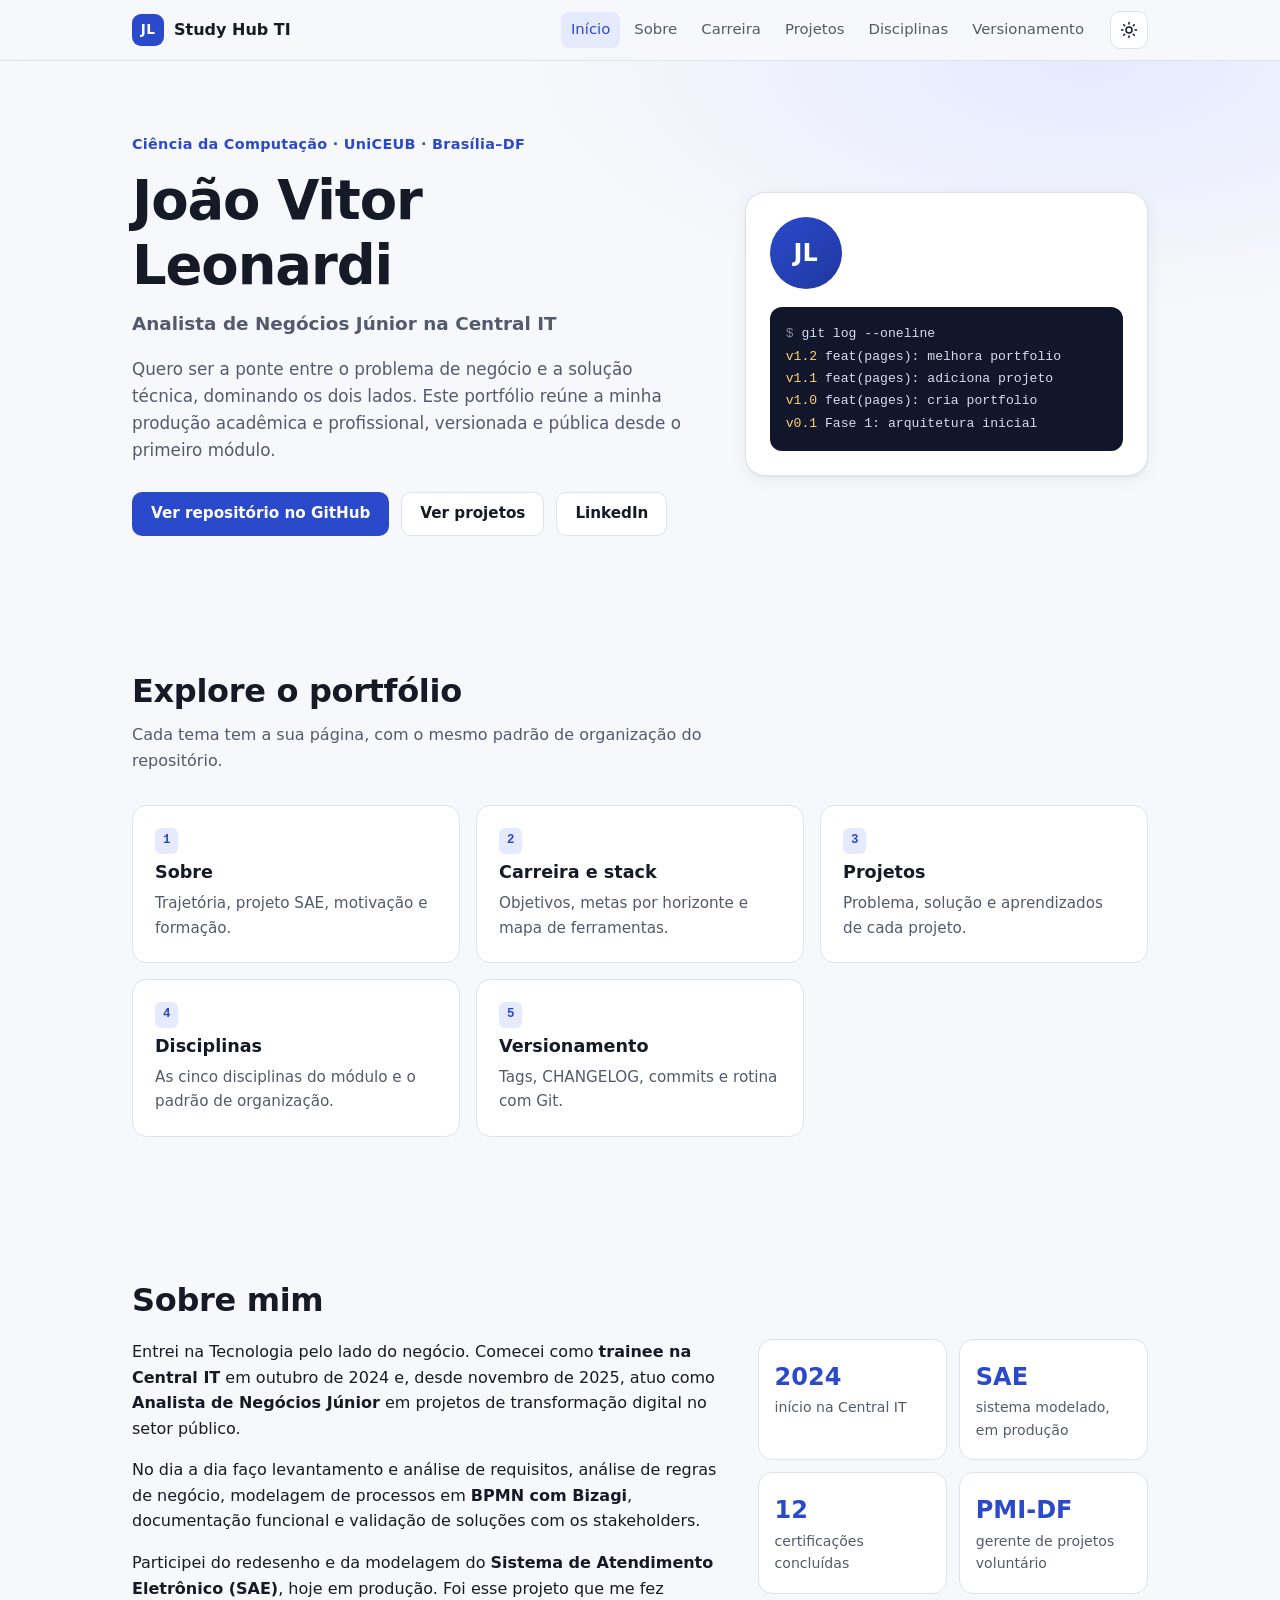
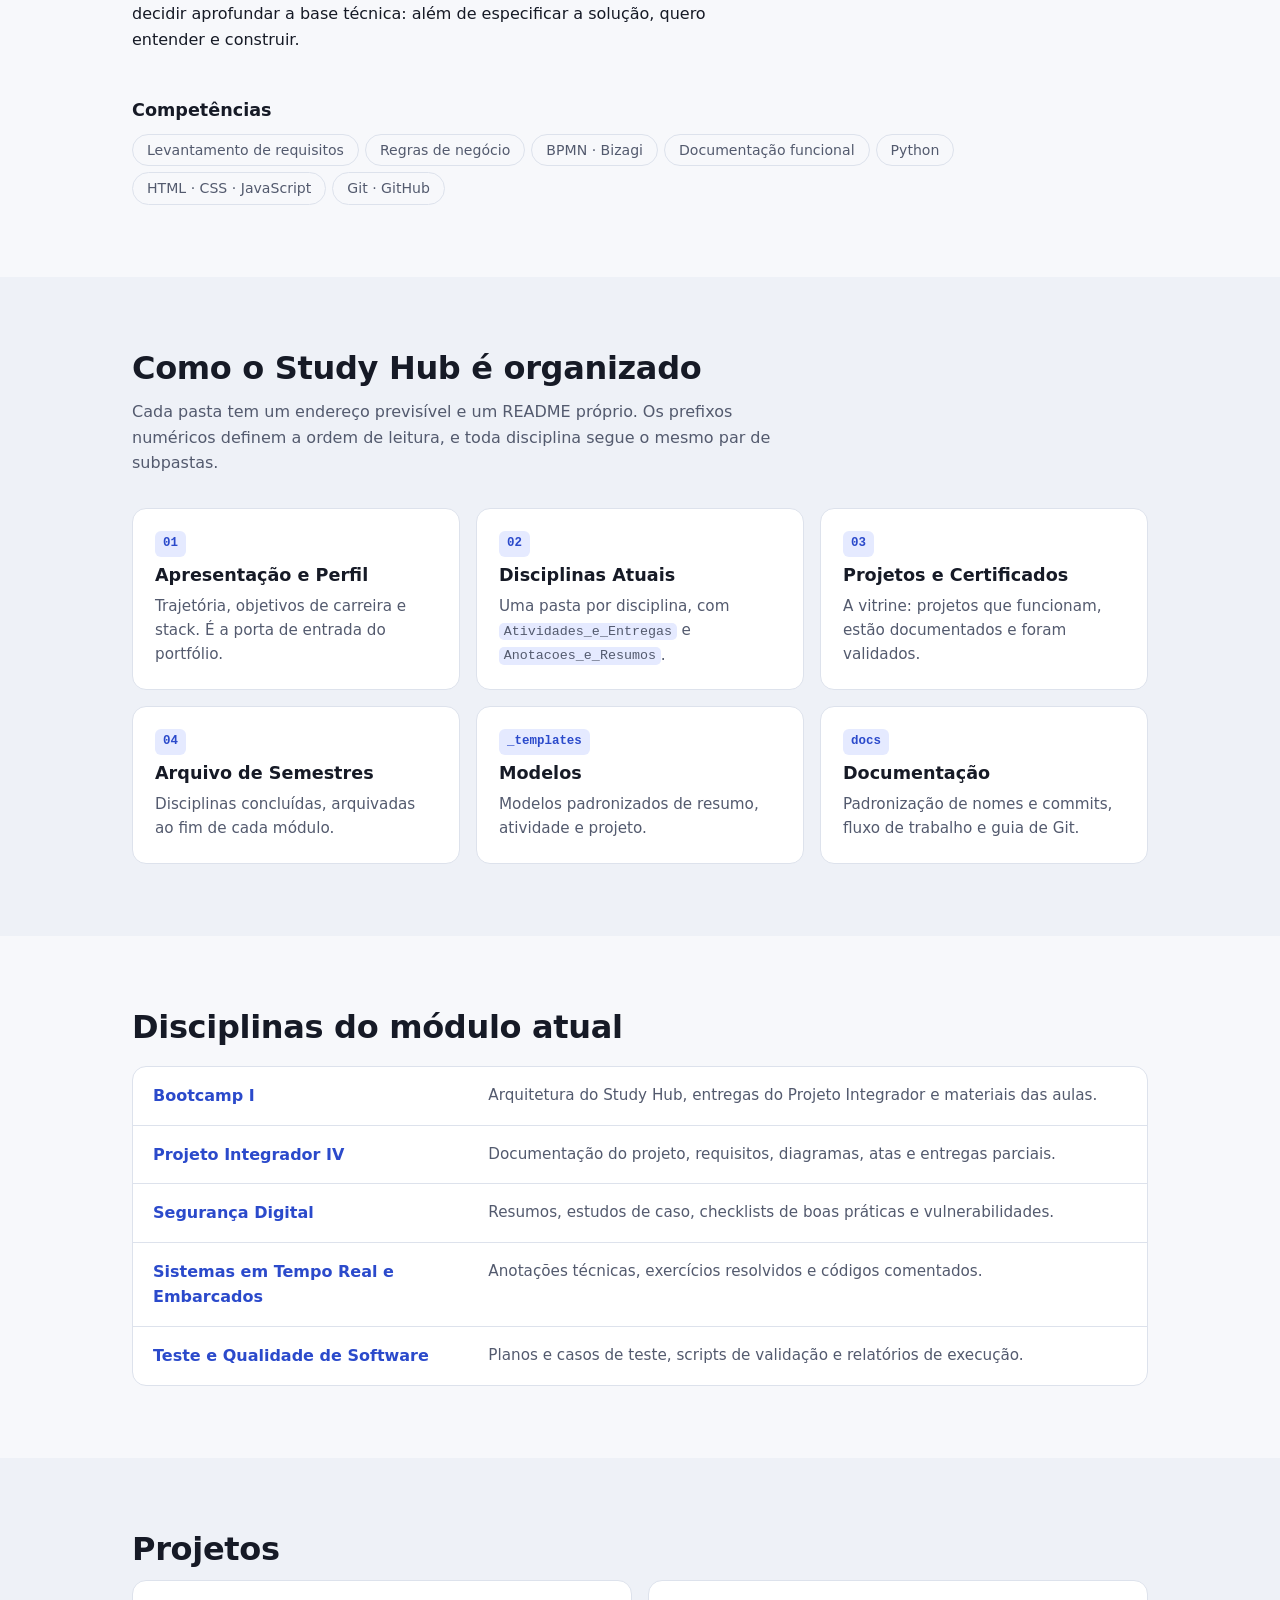
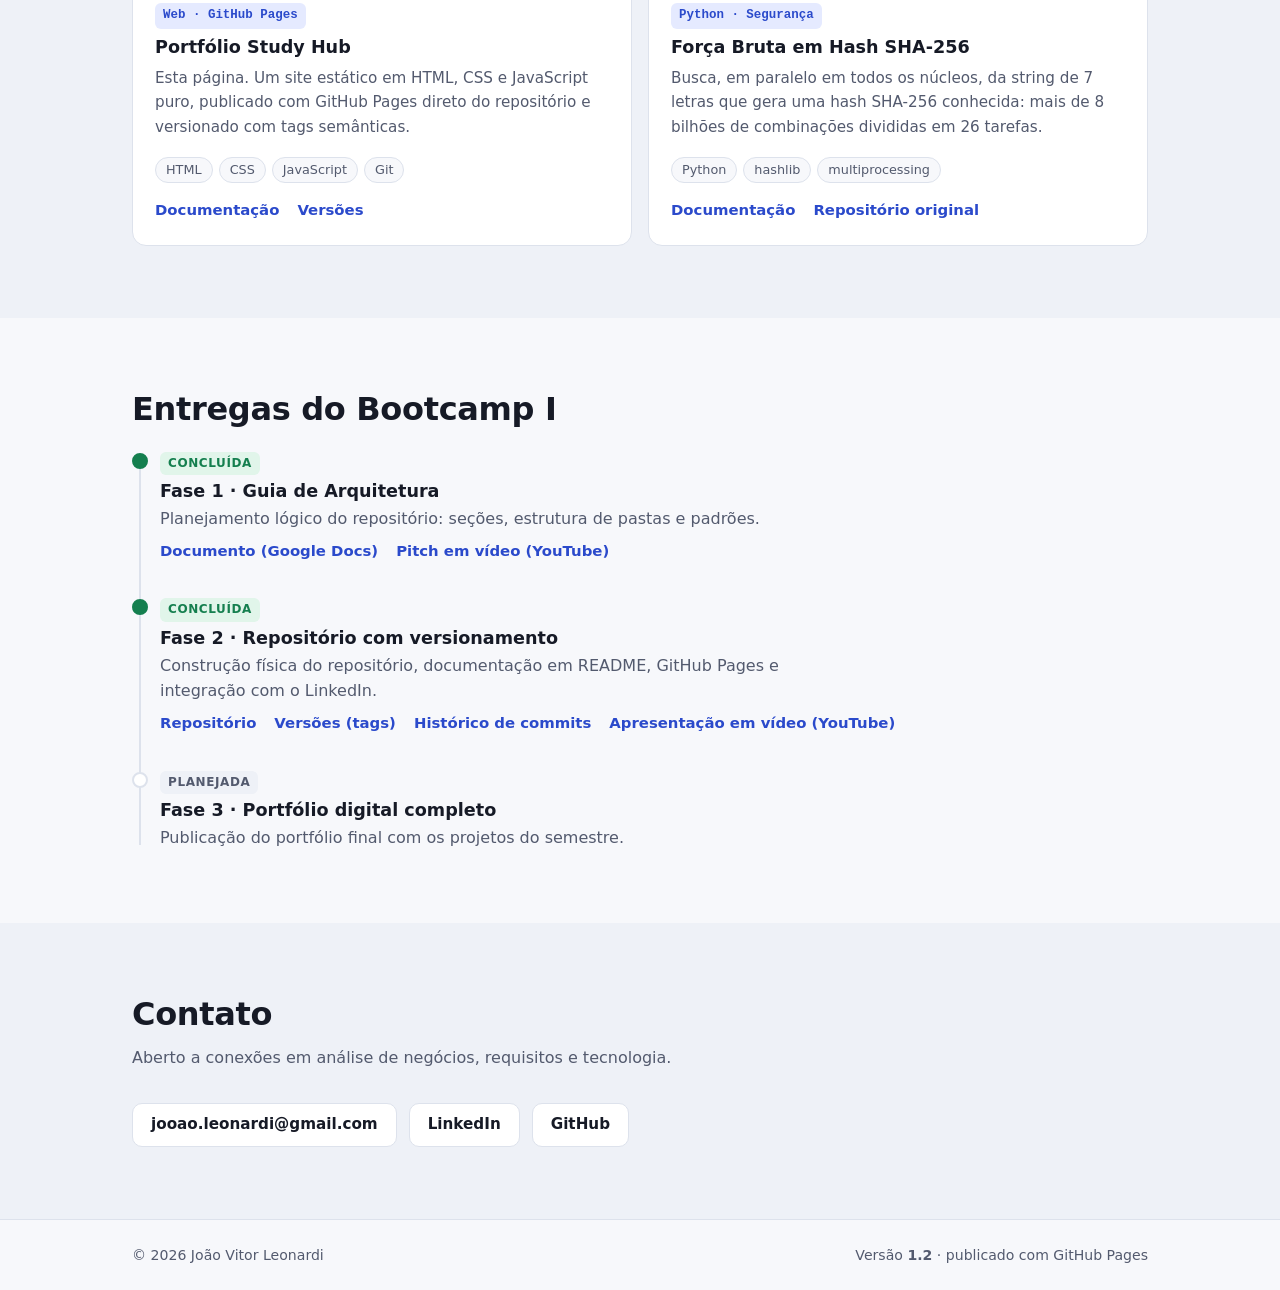
==== index.html @ a213d29a "feat(pages): pagina de versionamento Co-Authored-By: Claude Sonnet 5.5 <noreply@anthropic.com> Claud" ====
<!doctype html>
<html lang="pt-BR">
<head>
  <meta charset="utf-8">
  <meta name="viewport" content="width=device-width, initial-scale=1">
  <title>João Vitor Leonardi · Study Hub TI</title>
  <meta name="description" content="Portfólio acadêmico e profissional de João Vitor Leonardi: Ciência da Computação no UniCEUB, análise de negócios e projetos práticos versionados no GitHub.">
  <meta property="og:title" content="João Vitor Leonardi · Study Hub TI">
  <meta property="og:description" content="Portfólio acadêmico e profissional versionado no GitHub.">
  <meta name="theme-color" content="#2b4acb">
  <meta property="og:type" content="website">
  <meta property="og:locale" content="pt_BR">
  <meta name="twitter:card" content="summary">
  <meta property="og:url" content="https://jooaoleonardi.github.io/Meu_Study_Hub_TI/">
  <link rel="icon" href="data:image/svg+xml,%3Csvg xmlns='http://www.w3.org/2000/svg' viewBox='0 0 64 64'%3E%3Crect width='64' height='64' rx='14' fill='%232b4acb'/%3E%3Ctext x='32' y='42' font-family='Arial,sans-serif' font-size='28' font-weight='700' fill='white' text-anchor='middle'%3EJL%3C/text%3E%3C/svg%3E">
  <link rel="stylesheet" href="assets/css/style.css">
  <script type="application/ld+json">
  {"@context":"https://schema.org","@type":"Person","name":"João Vitor Leonardi","jobTitle":"Analista de Negócios Júnior","worksFor":{"@type":"Organization","name":"Central IT"},"alumniOf":"UniCEUB","url":"https://jooaoleonardi.github.io/Meu_Study_Hub_TI/","sameAs":["https://github.com/jooaoleonardi","https://www.linkedin.com/in/jooaoleonardi"]}
  </script>
</head>
<body>
  <div class="progress" id="progress" aria-hidden="true"></div>
  <a class="skip-link" href="#conteudo">Pular para o conteúdo</a>

  <header class="site-header">
    <div class="container header-inner">
      <a class="brand" href="index.html" aria-label="Início">
        <span class="brand-mark">JL</span>
        <span class="brand-name">Study Hub TI</span>
      </a>
      <nav class="site-nav" id="site-nav" aria-label="Páginas">
        <a href="index.html">Início</a>
        <a href="sobre.html">Sobre</a>
        <a href="carreira.html">Carreira</a>
        <a href="projetos.html">Projetos</a>
        <a href="disciplinas.html">Disciplinas</a>
        <a href="versionamento.html">Versionamento</a>
      </nav>
      <div class="header-actions">
        <button class="icon-btn" id="theme-toggle" type="button" aria-label="Alternar tema claro/escuro">
          <svg class="icon-sun" viewBox="0 0 24 24" aria-hidden="true"><circle cx="12" cy="12" r="4"/><path d="M12 2v2M12 20v2M4.9 4.9l1.4 1.4M17.7 17.7l1.4 1.4M2 12h2M20 12h2M4.9 19.1l1.4-1.4M17.7 6.3l1.4-1.4"/></svg>
          <svg class="icon-moon" viewBox="0 0 24 24" aria-hidden="true"><path d="M21 12.8A9 9 0 1 1 11.2 3a7 7 0 0 0 9.8 9.8z"/></svg>
        </button>
        <button class="icon-btn menu-btn" id="menu-toggle" type="button" aria-label="Abrir menu" aria-expanded="false" aria-controls="site-nav">
          <svg viewBox="0 0 24 24" aria-hidden="true"><path d="M4 7h16M4 12h16M4 17h16"/></svg>
        </button>
      </div>
    </div>
  </header>

  <main id="conteudo">
    <!-- Hero -->
    <section class="hero" id="topo">
      <div class="container hero-inner">
        <div class="hero-text">
          <p class="eyebrow">Ciência da Computação · UniCEUB · Brasília–DF</p>
          <h1>João Vitor Leonardi</h1>
          <p class="hero-role">Analista de Negócios Júnior na Central IT</p>
          <p class="hero-lead">
            Quero ser a ponte entre o problema de negócio e a solução técnica,
            dominando os dois lados. Este portfólio reúne a minha produção acadêmica
            e profissional, versionada e pública desde o primeiro módulo.
          </p>
          <div class="hero-cta">
            <a class="btn btn-primary" href="https://github.com/jooaoleonardi/Meu_Study_Hub_TI" target="_blank" rel="noopener">Ver repositório no GitHub</a>
            <a class="btn btn-ghost" href="#projetos">Ver projetos</a>
            <a class="btn btn-ghost" href="https://www.linkedin.com/in/jooaoleonardi" target="_blank" rel="noopener">LinkedIn</a>
          </div>
        </div>
        <div class="hero-card" aria-hidden="true">
          <div class="avatar">JL</div>
          <pre class="terminal"><span class="t-dim">$</span> git log --oneline
<span class="t-acc">v1.2</span> feat(pages): melhora portfolio
<span class="t-acc">v1.1</span> feat(pages): adiciona projeto
<span class="t-acc">v1.0</span> feat(pages): cria portfolio
<span class="t-acc">v0.1</span> Fase 1: arquitetura inicial</pre>
        </div>
      </div>
    </section>

    <!-- explore:start -->
    <section class="section" id="explorar">
      <div class="container">
        <h2 class="section-title">Explore o portfólio</h2>
        <p class="section-lead">Cada tema tem a sua página, com o mesmo padrão de organização do repositório.</p>
        <div class="cards cards-3">
          <a class="card card-link" href="sobre.html"><span class="card-tag">1</span><h3>Sobre</h3><p>Trajetória, projeto SAE, motivação e formação.</p></a>
          <a class="card card-link" href="carreira.html"><span class="card-tag">2</span><h3>Carreira e stack</h3><p>Objetivos, metas por horizonte e mapa de ferramentas.</p></a>
          <a class="card card-link" href="projetos.html"><span class="card-tag">3</span><h3>Projetos</h3><p>Problema, solução e aprendizados de cada projeto.</p></a>
          <a class="card card-link" href="disciplinas.html"><span class="card-tag">4</span><h3>Disciplinas</h3><p>As cinco disciplinas do módulo e o padrão de organização.</p></a>
          <a class="card card-link" href="versionamento.html"><span class="card-tag">5</span><h3>Versionamento</h3><p>Tags, CHANGELOG, commits e rotina com Git.</p></a>
        </div>
      </div>
    </section>
    <!-- explore:end -->

    <!-- Sobre -->
    <section class="section" id="sobre">
      <div class="container">
        <h2 class="section-title">Sobre mim</h2>
        <div class="about-grid">
          <div class="prose">
            <p>
              Entrei na Tecnologia pelo lado do negócio. Comecei como <strong>trainee na
              Central IT</strong> em outubro de 2024 e, desde novembro de 2025, atuo como
              <strong>Analista de Negócios Júnior</strong> em projetos de transformação digital
              no setor público.
            </p>
            <p>
              No dia a dia faço levantamento e análise de requisitos, análise de regras de
              negócio, modelagem de processos em <strong>BPMN com Bizagi</strong>, documentação
              funcional e validação de soluções com os stakeholders.
            </p>
            <p>
              Participei do redesenho e da modelagem do <strong>Sistema de Atendimento
              Eletrônico (SAE)</strong>, hoje em produção. Foi esse projeto que me fez decidir
              aprofundar a base técnica: além de especificar a solução, quero entender e construir.
            </p>
          </div>
          <ul class="stats">
            <li><span class="stat-value">2024</span><span class="stat-label">início na Central IT</span></li>
            <li><span class="stat-value">SAE</span><span class="stat-label">sistema modelado, em produção</span></li>
            <li><span class="stat-value">12</span><span class="stat-label">certificações concluídas</span></li>
            <li><span class="stat-value">PMI-DF</span><span class="stat-label">gerente de projetos voluntário</span></li>
          </ul>
        </div>
        <h3 class="subtitle">Competências</h3>
        <ul class="chips chips-lg">
          <li>Levantamento de requisitos</li><li>Regras de negócio</li><li>BPMN · Bizagi</li>
          <li>Documentação funcional</li><li>Python</li><li>HTML · CSS · JavaScript</li><li>Git · GitHub</li>
        </ul>
      </div>
    </section>

    <!-- Study Hub -->
    <section class="section section-alt" id="study-hub">
      <div class="container">
        <h2 class="section-title">Como o Study Hub é organizado</h2>
        <p class="section-lead">
          Cada pasta tem um endereço previsível e um README próprio. Os prefixos numéricos
          definem a ordem de leitura, e toda disciplina segue o mesmo par de subpastas.
        </p>
        <div class="cards cards-3">
          <a class="card card-link" href="https://github.com/jooaoleonardi/Meu_Study_Hub_TI/tree/main/01_Apresentacao_e_Perfil" target="_blank" rel="noopener">
            <span class="card-tag">01</span>
            <h3>Apresentação e Perfil</h3>
            <p>Trajetória, objetivos de carreira e stack. É a porta de entrada do portfólio.</p>
          </a>
          <a class="card card-link" href="https://github.com/jooaoleonardi/Meu_Study_Hub_TI/tree/main/02_Disciplinas_Atuais" target="_blank" rel="noopener">
            <span class="card-tag">02</span>
            <h3>Disciplinas Atuais</h3>
            <p>Uma pasta por disciplina, com <code>Atividades_e_Entregas</code> e <code>Anotacoes_e_Resumos</code>.</p>
          </a>
          <a class="card card-link" href="https://github.com/jooaoleonardi/Meu_Study_Hub_TI/tree/main/03_Projetos_e_Certificados" target="_blank" rel="noopener">
            <span class="card-tag">03</span>
            <h3>Projetos e Certificados</h3>
            <p>A vitrine: projetos que funcionam, estão documentados e foram validados.</p>
          </a>
          <a class="card card-link" href="https://github.com/jooaoleonardi/Meu_Study_Hub_TI/tree/main/04_Arquivo_Semestres_Anteriores" target="_blank" rel="noopener">
            <span class="card-tag">04</span>
            <h3>Arquivo de Semestres</h3>
            <p>Disciplinas concluídas, arquivadas ao fim de cada módulo.</p>
          </a>
          <a class="card card-link" href="https://github.com/jooaoleonardi/Meu_Study_Hub_TI/tree/main/_templates" target="_blank" rel="noopener">
            <span class="card-tag">_templates</span>
            <h3>Modelos</h3>
            <p>Modelos padronizados de resumo, atividade e projeto.</p>
          </a>
          <a class="card card-link" href="https://github.com/jooaoleonardi/Meu_Study_Hub_TI/tree/main/docs" target="_blank" rel="noopener">
            <span class="card-tag">docs</span>
            <h3>Documentação</h3>
            <p>Padronização de nomes e commits, fluxo de trabalho e guia de Git.</p>
          </a>
        </div>
      </div>
    </section>

    <!-- Disciplinas -->
    <section class="section" id="disciplinas">
      <div class="container">
        <h2 class="section-title">Disciplinas do módulo atual</h2>
        <ul class="list-rows">
          <li>
            <a href="https://github.com/jooaoleonardi/Meu_Study_Hub_TI/tree/main/02_Disciplinas_Atuais/Bootcamp_I" target="_blank" rel="noopener">Bootcamp I</a>
            <span>Arquitetura do Study Hub, entregas do Projeto Integrador e materiais das aulas.</span>
          </li>
          <li>
            <a href="https://github.com/jooaoleonardi/Meu_Study_Hub_TI/tree/main/02_Disciplinas_Atuais/Projeto_Integrador_IV" target="_blank" rel="noopener">Projeto Integrador IV</a>
            <span>Documentação do projeto, requisitos, diagramas, atas e entregas parciais.</span>
          </li>
          <li>
            <a href="https://github.com/jooaoleonardi/Meu_Study_Hub_TI/tree/main/02_Disciplinas_Atuais/Seguranca_Digital" target="_blank" rel="noopener">Segurança Digital</a>
            <span>Resumos, estudos de caso, checklists de boas práticas e vulnerabilidades.</span>
          </li>
          <li>
            <a href="https://github.com/jooaoleonardi/Meu_Study_Hub_TI/tree/main/02_Disciplinas_Atuais/Sistemas_Tempo_Real_e_Embarcados" target="_blank" rel="noopener">Sistemas em Tempo Real e Embarcados</a>
            <span>Anotações técnicas, exercícios resolvidos e códigos comentados.</span>
          </li>
          <li>
            <a href="https://github.com/jooaoleonardi/Meu_Study_Hub_TI/tree/main/02_Disciplinas_Atuais/Teste_e_Qualidade_de_Software" target="_blank" rel="noopener">Teste e Qualidade de Software</a>
            <span>Planos e casos de teste, scripts de validação e relatórios de execução.</span>
          </li>
        </ul>
      </div>
    </section>

    <!-- Projetos -->
    <section class="section section-alt" id="projetos">
      <div class="container">
        <h2 class="section-title">Projetos</h2>
        <div class="cards cards-2">
          <article class="card">
            <span class="card-tag">Web · GitHub Pages</span>
            <h3>Portfólio Study Hub</h3>
            <p>
              Esta página. Um site estático em HTML, CSS e JavaScript puro, publicado com
              GitHub Pages direto do repositório e versionado com tags semânticas.
            </p>
            <ul class="chips"><li>HTML</li><li>CSS</li><li>JavaScript</li><li>Git</li></ul>
            <div class="card-links">
              <a href="https://github.com/jooaoleonardi/Meu_Study_Hub_TI/tree/main/03_Projetos_e_Certificados/Projetos_Praticos/portfolio_github_pages" target="_blank" rel="noopener">Documentação</a>
              <a href="https://github.com/jooaoleonardi/Meu_Study_Hub_TI/releases" target="_blank" rel="noopener">Versões</a>
            </div>
          </article>
          <article class="card">
            <span class="card-tag">Python · Segurança</span>
            <h3>Força Bruta em Hash SHA-256</h3>
            <p>
              Busca, em paralelo em todos os núcleos, da string de 7 letras que gera uma hash
              SHA-256 conhecida: mais de 8 bilhões de combinações divididas em 26 tarefas.
            </p>
            <ul class="chips"><li>Python</li><li>hashlib</li><li>multiprocessing</li></ul>
            <div class="card-links">
              <a href="https://github.com/jooaoleonardi/Meu_Study_Hub_TI/tree/main/03_Projetos_e_Certificados/Projetos_Praticos/forca_bruta_hash" target="_blank" rel="noopener">Documentação</a>
              <a href="https://github.com/jooaoleonardi/Forca-Bruta-Hash" target="_blank" rel="noopener">Repositório original</a>
            </div>
          </article>
        </div>
      </div>
    </section>

    <!-- Entregas -->
    <section class="section" id="entregas">
      <div class="container">
        <h2 class="section-title">Entregas do Bootcamp I</h2>
        <ol class="timeline">
          <li class="done">
            <span class="status">Concluída</span>
            <h3>Fase 1 · Guia de Arquitetura</h3>
            <p>Planejamento lógico do repositório: seções, estrutura de pastas e padrões.</p>
            <div class="card-links">
              <a href="https://docs.google.com/document/d/1vXPXqqofkiJiBfFWKWqR7vkLPf_B50NKzpmm2bIu-2w/edit?usp=sharing" target="_blank" rel="noopener">Documento (Google Docs)</a>
              <a href="https://youtu.be/aTzOih38f58" target="_blank" rel="noopener">Pitch em vídeo (YouTube)</a>
            </div>
          </li>
          <li class="done">
            <span class="status">Concluída</span>
            <h3>Fase 2 · Repositório com versionamento</h3>
            <p>Construção física do repositório, documentação em README, GitHub Pages e integração com o LinkedIn.</p>
            <div class="card-links">
              <a href="https://github.com/jooaoleonardi/Meu_Study_Hub_TI" target="_blank" rel="noopener">Repositório</a>
              <a href="https://github.com/jooaoleonardi/Meu_Study_Hub_TI/tags" target="_blank" rel="noopener">Versões (tags)</a>
              <a href="https://github.com/jooaoleonardi/Meu_Study_Hub_TI/commits/main" target="_blank" rel="noopener">Histórico de commits</a>
              <a href="https://youtu.be/aisf7ItJSUU" target="_blank" rel="noopener">Apresentação em vídeo (YouTube)</a>
            </div>
          </li>
          <li>
            <span class="status">Planejada</span>
            <h3>Fase 3 · Portfólio digital completo</h3>
            <p>Publicação do portfólio final com os projetos do semestre.</p>
          </li>
        </ol>
      </div>
    </section>

    <!-- Contato -->
    <section class="section section-alt" id="contato">
      <div class="container contact">
        <h2 class="section-title">Contato</h2>
        <p class="section-lead">Aberto a conexões em análise de negócios, requisitos e tecnologia.</p>
        <div class="contact-links">
          <a class="btn btn-ghost" href="mailto:jooao.leonardi@gmail.com">jooao.leonardi@gmail.com</a>
          <a class="btn btn-ghost" href="https://www.linkedin.com/in/jooaoleonardi" target="_blank" rel="noopener">LinkedIn</a>
          <a class="btn btn-ghost" href="https://github.com/jooaoleonardi" target="_blank" rel="noopener">GitHub</a>
        </div>
      </div>
    </section>
  </main>

  <footer class="site-footer">
    <div class="container footer-inner">
      <span>© <span id="year">2026</span> João Vitor Leonardi</span>
      <span>Versão <strong>1.2</strong> · publicado com GitHub Pages</span>
    </div>
  </footer>

  <a class="to-top" id="to-top" href="#topo" aria-label="Voltar ao topo" hidden>↑</a>

  <script src="assets/js/main.js"></script>
</body>
</html>
---- assets/css/style.css ----
/* ==========================================================
   Study Hub TI — estilos do portfólio (GitHub Pages)
   ========================================================== */

/* ---------- Tokens de tema ---------- */
:root {
  --bg: #f7f8fb;
  --bg-alt: #eef1f7;
  --surface: #ffffff;
  --text: #161a26;
  --text-muted: #535a6e;
  --border: #dde2ec;
  --accent: #2b4acb;
  --accent-strong: #1f37a0;
  --accent-soft: #e5eaff;
  --ok: #157f4f;
  --ok-soft: #e1f5ea;
  --warn: #9a5b00;
  --warn-soft: #fdf0d9;
  --terminal-bg: #12162a;
  --terminal-text: #d6dcf5;
  --shadow: 0 1px 2px rgba(16, 24, 40, .05), 0 4px 16px rgba(16, 24, 40, .06);
  --radius: 14px;
  --max: 1080px;
  color-scheme: light;
}

@media (prefers-color-scheme: dark) {
  :root:not([data-theme="light"]) {
    --bg: #0e111a;
    --bg-alt: #131725;
    --surface: #181d2e;
    --text: #e8ebf5;
    --text-muted: #a2a9c0;
    --border: #2a3047;
    --accent: #8ea2ff;
    --accent-strong: #b3c0ff;
    --accent-soft: #232b52;
    --ok: #5fd39a;
    --ok-soft: #173326;
    --warn: #f3b552;
    --warn-soft: #3a2b12;
    --terminal-bg: #0a0d18;
    --shadow: 0 1px 2px rgba(0, 0, 0, .3), 0 4px 16px rgba(0, 0, 0, .25);
    color-scheme: dark;
  }
}

:root[data-theme="dark"] {
  --bg: #0e111a;
  --bg-alt: #131725;
  --surface: #181d2e;
  --text: #e8ebf5;
  --text-muted: #a2a9c0;
  --border: #2a3047;
  --accent: #8ea2ff;
  --accent-strong: #b3c0ff;
  --accent-soft: #232b52;
  --ok: #5fd39a;
  --ok-soft: #173326;
  --warn: #f3b552;
  --warn-soft: #3a2b12;
  --terminal-bg: #0a0d18;
  --shadow: 0 1px 2px rgba(0, 0, 0, .3), 0 4px 16px rgba(0, 0, 0, .25);
  color-scheme: dark;
}

/* ---------- Base ---------- */
*, *::before, *::after { box-sizing: border-box; }

html { scroll-behavior: smooth; scroll-padding-top: 72px; }

body {
  margin: 0;
  background: var(--bg);
  color: var(--text);
  font-family: system-ui, -apple-system, "Segoe UI", Roboto, "Helvetica Neue", Arial, sans-serif;
  font-size: 1rem;
  line-height: 1.6;
  -webkit-font-smoothing: antialiased;
}

a { color: var(--accent); text-decoration: none; }
a:hover { text-decoration: underline; }

code {
  font-family: ui-monospace, SFMono-Regular, Menlo, Consolas, monospace;
  font-size: .88em;
  background: var(--accent-soft);
  padding: .1em .35em;
  border-radius: 5px;
}

h1, h2, h3 { line-height: 1.2; margin: 0; }

.container {
  width: 100%;
  max-width: var(--max);
  margin: 0 auto;
  padding: 0 16px;
}

@media (min-width: 720px) {
  .container { padding: 0 32px; }
}

.skip-link {
  position: absolute;
  left: -999px;
  top: 8px;
  background: var(--accent);
  color: #fff;
  padding: 8px 12px;
  border-radius: 8px;
  z-index: 100;
}
.skip-link:focus { left: 8px; }

:focus-visible { outline: 2px solid var(--accent); outline-offset: 2px; }

/* ---------- Cabeçalho ---------- */
.site-header {
  position: sticky;
  top: 0;
  z-index: 50;
  background: color-mix(in srgb, var(--bg) 88%, transparent);
  backdrop-filter: blur(10px);
  border-bottom: 1px solid var(--border);
}

.header-inner {
  display: flex;
  align-items: center;
  gap: 16px;
  height: 60px;
}

.brand {
  display: flex;
  align-items: center;
  gap: 10px;
  color: var(--text);
  font-weight: 700;
}
.brand:hover { text-decoration: none; }

.brand-mark {
  display: grid;
  place-items: center;
  width: 32px;
  height: 32px;
  border-radius: 9px;
  background: var(--accent);
  color: #fff;
  font-size: .85rem;
  letter-spacing: .02em;
}
:root[data-theme="dark"] .brand-mark { color: #0e111a; }
@media (prefers-color-scheme: dark) {
  :root:not([data-theme="light"]) .brand-mark { color: #0e111a; }
}

.site-nav {
  display: flex;
  gap: 4px;
  margin-left: auto;
}

.site-nav a {
  color: var(--text-muted);
  font-size: .93rem;
  padding: 6px 10px;
  border-radius: 8px;
}
.site-nav a:hover { color: var(--text); background: var(--bg-alt); text-decoration: none; }
.site-nav a.active { color: var(--accent); }

.header-actions { display: flex; gap: 6px; }

.icon-btn {
  display: grid;
  place-items: center;
  width: 38px;
  height: 38px;
  border: 1px solid var(--border);
  border-radius: 10px;
  background: var(--surface);
  color: var(--text);
  cursor: pointer;
}
.icon-btn svg {
  width: 18px;
  height: 18px;
  fill: none;
  stroke: currentColor;
  stroke-width: 2;
  stroke-linecap: round;
  stroke-linejoin: round;
}

.icon-moon { display: none; }
:root[data-theme="dark"] .icon-sun { display: none; }
:root[data-theme="dark"] .icon-moon { display: block; }
@media (prefers-color-scheme: dark) {
  :root:not([data-theme="light"]) .icon-sun { display: none; }
  :root:not([data-theme="light"]) .icon-moon { display: block; }
}

.menu-btn { display: none; }

@media (max-width: 820px) {
  .menu-btn { display: grid; }
  .header-actions { margin-left: auto; }
  .site-nav {
    display: none;
    position: absolute;
    top: 60px;
    left: 0;
    right: 0;
    flex-direction: column;
    padding: 8px 16px 16px;
    background: var(--bg);
    border-bottom: 1px solid var(--border);
  }
  .site-nav.open { display: flex; }
  .site-nav a { padding: 10px 8px; }
}

/* ---------- Hero ---------- */
.hero {
  padding: 72px 0 64px;
  background:
    radial-gradient(800px 360px at 85% 0%, var(--accent-soft), transparent 70%),
    var(--bg);
}

.hero-inner {
  display: grid;
  grid-template-columns: 1.4fr 1fr;
  gap: 48px;
  align-items: center;
}

.eyebrow {
  margin: 0 0 12px;
  color: var(--accent);
  font-weight: 600;
  font-size: .9rem;
  letter-spacing: .02em;
}

.hero h1 {
  font-size: clamp(2.2rem, 5vw, 3.4rem);
  letter-spacing: -.02em;
}

.hero-role {
  margin: 10px 0 0;
  font-size: 1.15rem;
  font-weight: 600;
  color: var(--text-muted);
}

.hero-lead {
  margin: 18px 0 28px;
  max-width: 56ch;
  color: var(--text-muted);
  font-size: 1.05rem;
}

.hero-cta { display: flex; flex-wrap: wrap; gap: 12px; }

.hero-card {
  background: var(--surface);
  border: 1px solid var(--border);
  border-radius: 20px;
  padding: 24px;
  box-shadow: var(--shadow);
}

.avatar {
  display: grid;
  place-items: center;
  width: 72px;
  height: 72px;
  border-radius: 50%;
  background: linear-gradient(135deg, var(--accent), var(--accent-strong));
  color: #fff;
  font-weight: 700;
  font-size: 1.5rem;
  margin-bottom: 18px;
}

.terminal {
  margin: 0;
  background: var(--terminal-bg);
  color: var(--terminal-text);
  border-radius: 12px;
  padding: 16px;
  font-family: ui-monospace, SFMono-Regular, Menlo, Consolas, monospace;
  font-size: .82rem;
  line-height: 1.7;
  overflow-x: auto;
}
.t-dim { color: #7c86ad; }
.t-acc { color: #ffd166; }

@media (max-width: 820px) {
  .hero { padding: 48px 0 40px; }
  .hero-inner { grid-template-columns: 1fr; gap: 32px; }
}

/* ---------- Botões ---------- */
.btn {
  display: inline-flex;
  align-items: center;
  justify-content: center;
  min-height: 44px;
  padding: 0 18px;
  border-radius: 10px;
  font-weight: 600;
  font-size: .95rem;
  border: 1px solid transparent;
  transition: background .15s, border-color .15s;
}
.btn:hover { text-decoration: none; }

.btn-primary { background: var(--accent); color: #fff; }
.btn-primary:hover { background: var(--accent-strong); }
:root[data-theme="dark"] .btn-primary { color: #0e111a; }
@media (prefers-color-scheme: dark) {
  :root:not([data-theme="light"]) .btn-primary { color: #0e111a; }
}

.btn-ghost {
  background: var(--surface);
  color: var(--text);
  border-color: var(--border);
}
.btn-ghost:hover { border-color: var(--accent); }

/* ---------- Seções ---------- */
.section { padding: 72px 0; }
.section-alt { background: var(--bg-alt); }

.section-title {
  font-size: clamp(1.5rem, 3vw, 2rem);
  letter-spacing: -.01em;
  margin-bottom: 12px;
}

.section-lead {
  margin: 0 0 32px;
  max-width: 65ch;
  color: var(--text-muted);
}

@media (max-width: 720px) {
  .section { padding: 52px 0; }
}

/* ---------- Sobre ---------- */
.about-grid {
  display: grid;
  grid-template-columns: 1.5fr 1fr;
  gap: 40px;
  margin-top: 20px;
}

.prose p { margin: 0 0 16px; max-width: 65ch; }

.stats {
  list-style: none;
  margin: 0;
  padding: 0;
  display: grid;
  grid-template-columns: 1fr 1fr;
  gap: 12px;
  align-content: start;
}

.stats li {
  background: var(--surface);
  border: 1px solid var(--border);
  border-radius: var(--radius);
  padding: 18px 16px;
}

.stat-value {
  display: block;
  font-size: 1.5rem;
  font-weight: 700;
  color: var(--accent);
}

.stat-label {
  display: block;
  font-size: .88rem;
  color: var(--text-muted);
}

@media (max-width: 820px) {
  .about-grid { grid-template-columns: 1fr; gap: 24px; }
}

/* ---------- Cards ---------- */
.cards { display: grid; gap: 16px; }
.cards-3 { grid-template-columns: repeat(3, 1fr); }
.cards-2 { grid-template-columns: repeat(2, 1fr); }

@media (max-width: 900px) {
  .cards-3 { grid-template-columns: repeat(2, 1fr); }
}
@media (max-width: 620px) {
  .cards-3, .cards-2 { grid-template-columns: 1fr; }
}

.card {
  display: flex;
  flex-direction: column;
  gap: 8px;
  background: var(--surface);
  border: 1px solid var(--border);
  border-radius: var(--radius);
  padding: 22px;
  color: var(--text);
}

.card h3 { font-size: 1.1rem; }
.card p { margin: 0; color: var(--text-muted); font-size: .95rem; }

.card-link { transition: border-color .15s, transform .15s, box-shadow .15s; }
.card-link:hover {
  text-decoration: none;
  border-color: var(--accent);
  transform: translateY(-2px);
  box-shadow: var(--shadow);
}

.card-tag {
  align-self: flex-start;
  font-family: ui-monospace, SFMono-Regular, Menlo, Consolas, monospace;
  font-size: .78rem;
  font-weight: 600;
  color: var(--accent);
  background: var(--accent-soft);
  padding: 3px 8px;
  border-radius: 6px;
}

.chips {
  list-style: none;
  display: flex;
  flex-wrap: wrap;
  gap: 6px;
  margin: 6px 0 0;
  padding: 0;
}
.chips li {
  font-size: .8rem;
  padding: 2px 10px;
  border: 1px solid var(--border);
  border-radius: 999px;
  color: var(--text-muted);
}

.card-links {
  display: flex;
  flex-wrap: wrap;
  gap: 8px 18px;
  margin-top: 8px;
  font-weight: 600;
  font-size: .93rem;
}

/* ---------- Lista de disciplinas ---------- */
.list-rows {
  list-style: none;
  margin: 20px 0 0;
  padding: 0;
  border: 1px solid var(--border);
  border-radius: var(--radius);
  background: var(--surface);
  overflow: hidden;
}

.list-rows li {
  display: grid;
  grid-template-columns: minmax(200px, 1fr) 2fr;
  gap: 16px;
  padding: 16px 20px;
  border-top: 1px solid var(--border);
}
.list-rows li:first-child { border-top: 0; }
.list-rows a { font-weight: 600; }
.list-rows span { color: var(--text-muted); font-size: .95rem; }

@media (max-width: 620px) {
  .list-rows li { grid-template-columns: 1fr; gap: 4px; }
}

/* ---------- Linha do tempo ---------- */
.timeline {
  list-style: none;
  margin: 20px 0 0;
  padding: 0 0 0 28px;
  position: relative;
}

.timeline::before {
  content: "";
  position: absolute;
  left: 7px;
  top: 6px;
  bottom: 6px;
  width: 2px;
  background: var(--border);
}

.timeline li {
  position: relative;
  padding: 0 0 32px;
}
.timeline li:last-child { padding-bottom: 0; }

.timeline li::before {
  content: "";
  position: absolute;
  left: -28px;
  top: 4px;
  width: 16px;
  height: 16px;
  border-radius: 50%;
  background: var(--surface);
  border: 2px solid var(--border);
}
.timeline li.done::before { background: var(--ok); border-color: var(--ok); }
.timeline li.current::before { background: var(--warn); border-color: var(--warn); }

.timeline h3 { font-size: 1.1rem; margin: 6px 0 4px; }
.timeline p { margin: 0; color: var(--text-muted); max-width: 65ch; }

.status {
  display: inline-block;
  font-size: .75rem;
  font-weight: 700;
  text-transform: uppercase;
  letter-spacing: .05em;
  padding: 2px 8px;
  border-radius: 6px;
  background: var(--bg-alt);
  color: var(--text-muted);
}
.done .status { background: var(--ok-soft); color: var(--ok); }
.current .status { background: var(--warn-soft); color: var(--warn); }

/* ---------- Contato ---------- */
.contact-links { display: flex; flex-wrap: wrap; gap: 12px; }

/* ---------- Rodapé ---------- */
.site-footer {
  border-top: 1px solid var(--border);
  padding: 24px 0;
  color: var(--text-muted);
  font-size: .88rem;
}

.footer-inner {
  display: flex;
  flex-wrap: wrap;
  justify-content: space-between;
  gap: 8px;
}

@media (prefers-reduced-motion: reduce) {
  html { scroll-behavior: auto; }
  .card-link, .btn { transition: none; }
  .card-link:hover { transform: none; }
}

/* ---------- Melhorias v1.2 ---------- */
.progress {
  position: fixed;
  top: 0;
  left: 0;
  height: 3px;
  width: 100%;
  z-index: 60;
  background: var(--accent);
  transform: scaleX(0);
  transform-origin: left;
}

.subtitle { font-size: 1.1rem; margin: 32px 0 12px; }
.chips-lg li { font-size: .88rem; padding: 4px 14px; background: var(--surface); }

.to-top {
  position: fixed;
  right: 16px;
  bottom: 16px;
  z-index: 40;
  display: grid;
  place-items: center;
  width: 44px;
  height: 44px;
  border-radius: 50%;
  background: var(--accent);
  color: #fff;
  font-weight: 700;
  box-shadow: var(--shadow);
}
.to-top[hidden] { display: none; }
.to-top:hover { text-decoration: none; background: var(--accent-strong); }
:root[data-theme="dark"] .to-top { color: #0e111a; }
@media (prefers-color-scheme: dark) {
  :root:not([data-theme="light"]) .to-top { color: #0e111a; }
}

/* Entrada suave das seções; sem JavaScript tudo aparece normalmente */
.js .reveal { opacity: 0; transform: translateY(16px); transition: opacity .5s, transform .5s; }
.js .reveal.visible { opacity: 1; transform: none; }

@media print {
  .site-header, .progress, .to-top, .menu-btn { display: none; }
  .js .reveal { opacity: 1; transform: none; }
}

@media (prefers-reduced-motion: reduce) {
  .js .reveal { opacity: 1; transform: none; transition: none; }
}

/* ---------- Páginas internas (v1.3) ---------- */
.page-hero {
  padding: 56px 0 40px;
  background:
    radial-gradient(700px 260px at 90% 0%, var(--accent-soft), transparent 70%),
    var(--bg);
  border-bottom: 1px solid var(--border);
}
.page-hero h1 { font-size: clamp(1.9rem, 4vw, 2.7rem); letter-spacing: -.02em; }
.page-hero .hero-lead { margin: 14px 0 0; }

.site-nav a[aria-current="page"] { color: var(--accent); background: var(--accent-soft); }

.table-wrap { overflow-x: auto; border: 1px solid var(--border); border-radius: var(--radius); background: var(--surface); }
.data-table { width: 100%; border-collapse: collapse; font-size: .95rem; }
.data-table th, .data-table td { text-align: left; padding: 12px 16px; vertical-align: top; border-top: 1px solid var(--border); }
.data-table thead th { border-top: 0; background: var(--bg-alt); font-size: .8rem; text-transform: uppercase; letter-spacing: .05em; color: var(--text-muted); }

.callout {
  margin: 24px 0 0;
  padding: 18px 22px;
  border-left: 4px solid var(--accent);
  background: var(--accent-soft);
  border-radius: 0 var(--radius) var(--radius) 0;
  font-size: 1.05rem;
}

.prose h3 { font-size: 1.1rem; margin: 22px 0 8px; }
.prose ul, .prose ol { margin: 0 0 16px; padding-left: 1.3rem; max-width: 65ch; }
.prose li { margin-bottom: 6px; }
.spaced { margin-top: 24px; }
.prose-line { margin: 0; max-width: 70ch; }

.steps { margin: 0; padding-left: 1.3rem; max-width: 70ch; }
.steps li { margin-bottom: 10px; }

.chips li { background: var(--bg); }
.card .chips { margin-top: 10px; }

.ficha {
  display: grid;
  grid-template-columns: repeat(auto-fit, minmax(200px, 1fr));
  gap: 12px;
  margin: 0 0 24px;
}
.ficha div { background: var(--surface); border: 1px solid var(--border); border-radius: var(--radius); padding: 14px 16px; }
.ficha dt { font-size: .78rem; text-transform: uppercase; letter-spacing: .05em; color: var(--text-muted); }
.ficha dd { margin: 4px 0 0; font-weight: 600; }

.codeblock {
  margin: 16px 0;
  background: var(--terminal-bg);
  color: var(--terminal-text);
  border-radius: 12px;
  padding: 16px;
  font-family: ui-monospace, SFMono-Regular, Menlo, Consolas, monospace;
  font-size: .84rem;
  line-height: 1.7;
  overflow-x: auto;
}
.codeblock code { background: none; padding: 0; font-size: inherit; }

.two-col { display: grid; grid-template-columns: 1fr 1fr; gap: 32px; align-items: start; }
.two-col .codeblock { margin: 0; }
@media (max-width: 820px) { .two-col { grid-template-columns: 1fr; gap: 16px; } }

.card-links a { overflow-wrap: anywhere; }
@media print { .page-hero { background: none; } }

.checklist { list-style: none; margin: 0; padding: 0; display: grid; gap: 8px; max-width: 70ch; }
.checklist li { padding: 12px 16px 12px 44px; position: relative; background: var(--surface); border: 1px solid var(--border); border-radius: 10px; }
.checklist li::before { content: "✓"; position: absolute; left: 16px; color: var(--ok); font-weight: 700; }
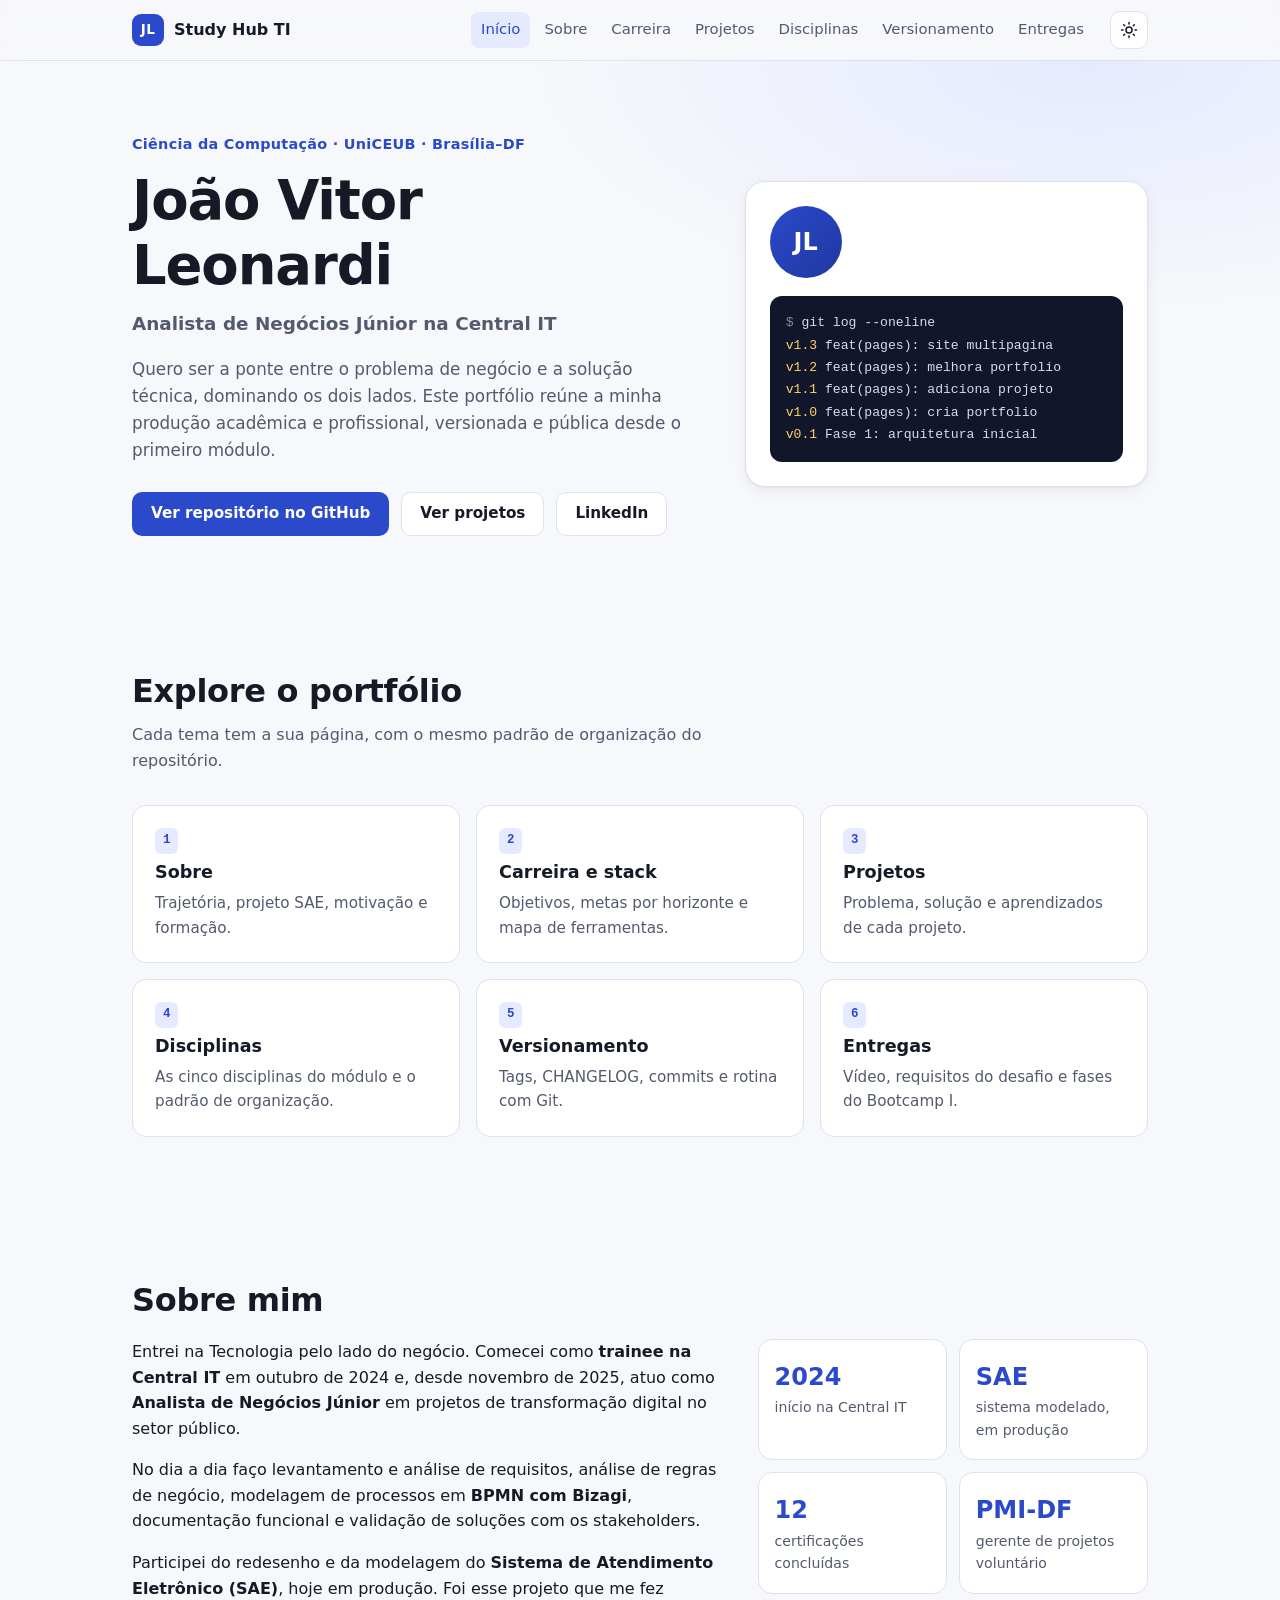
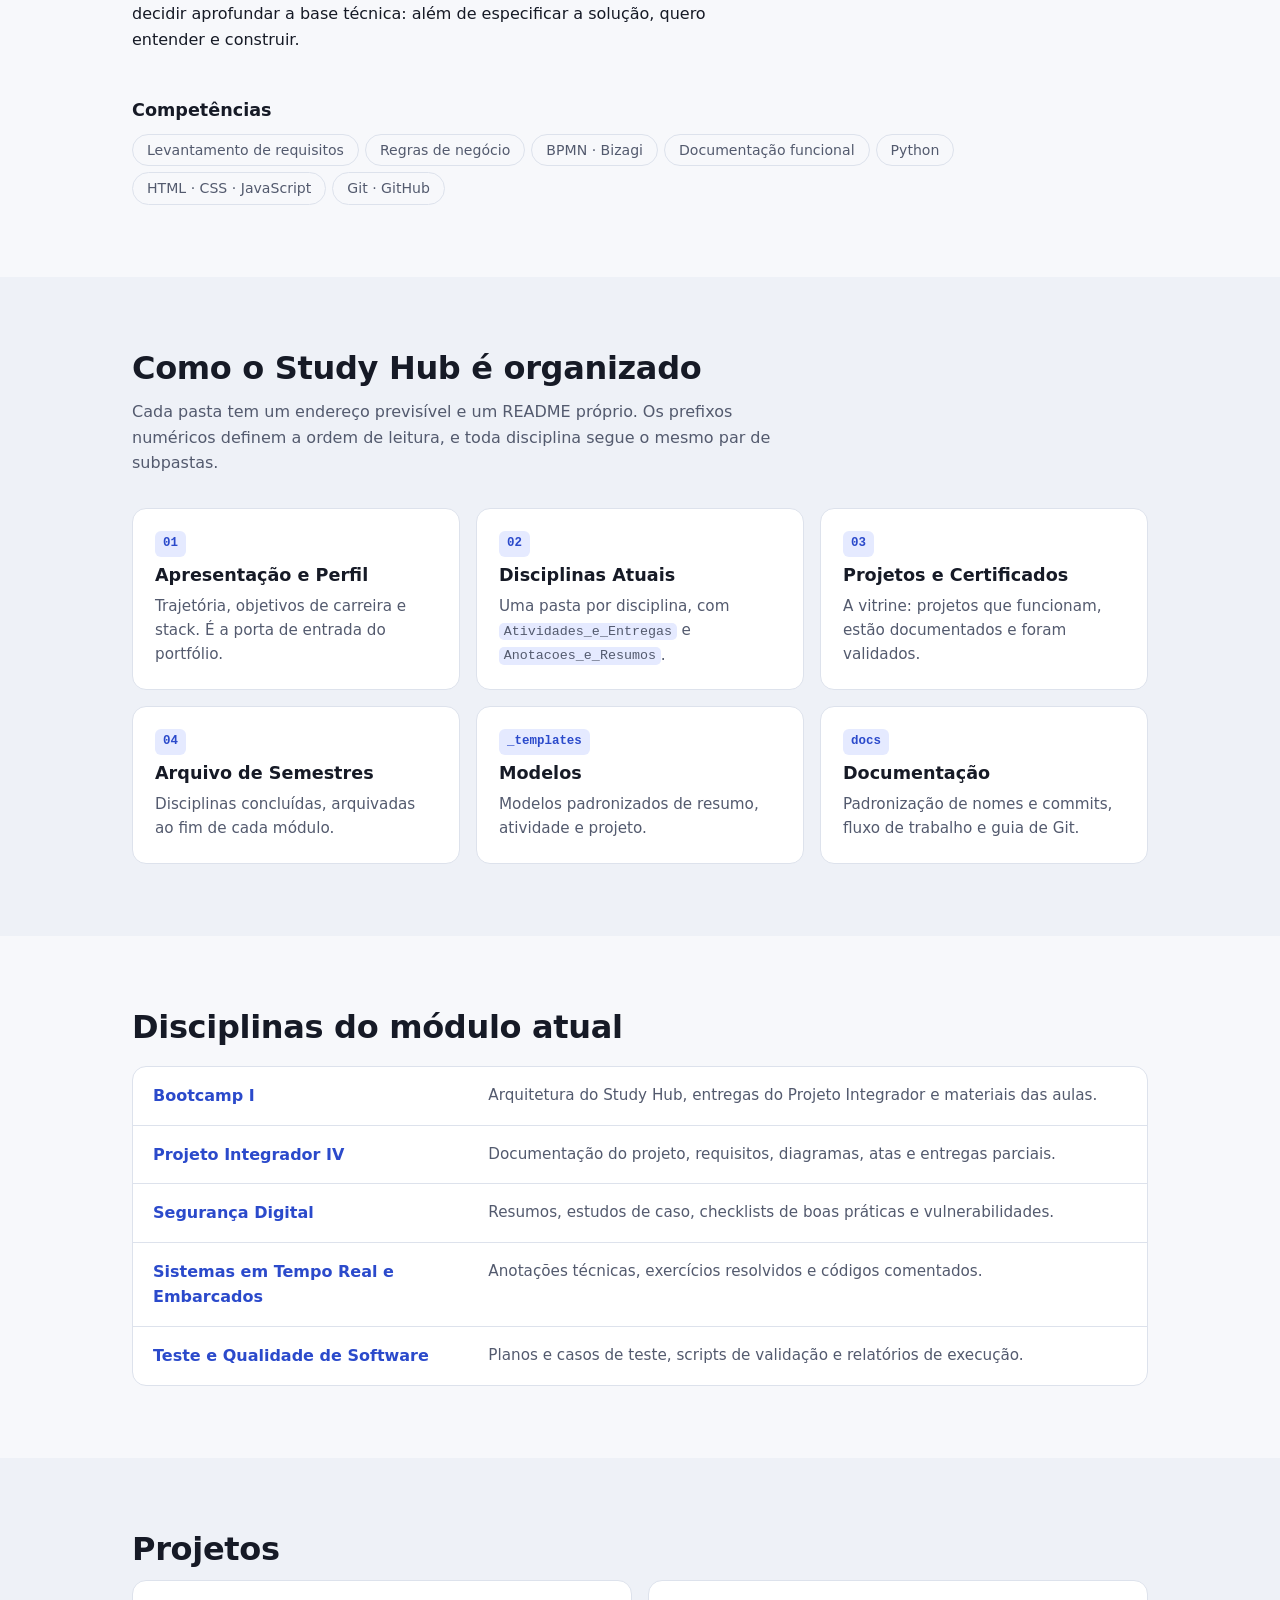
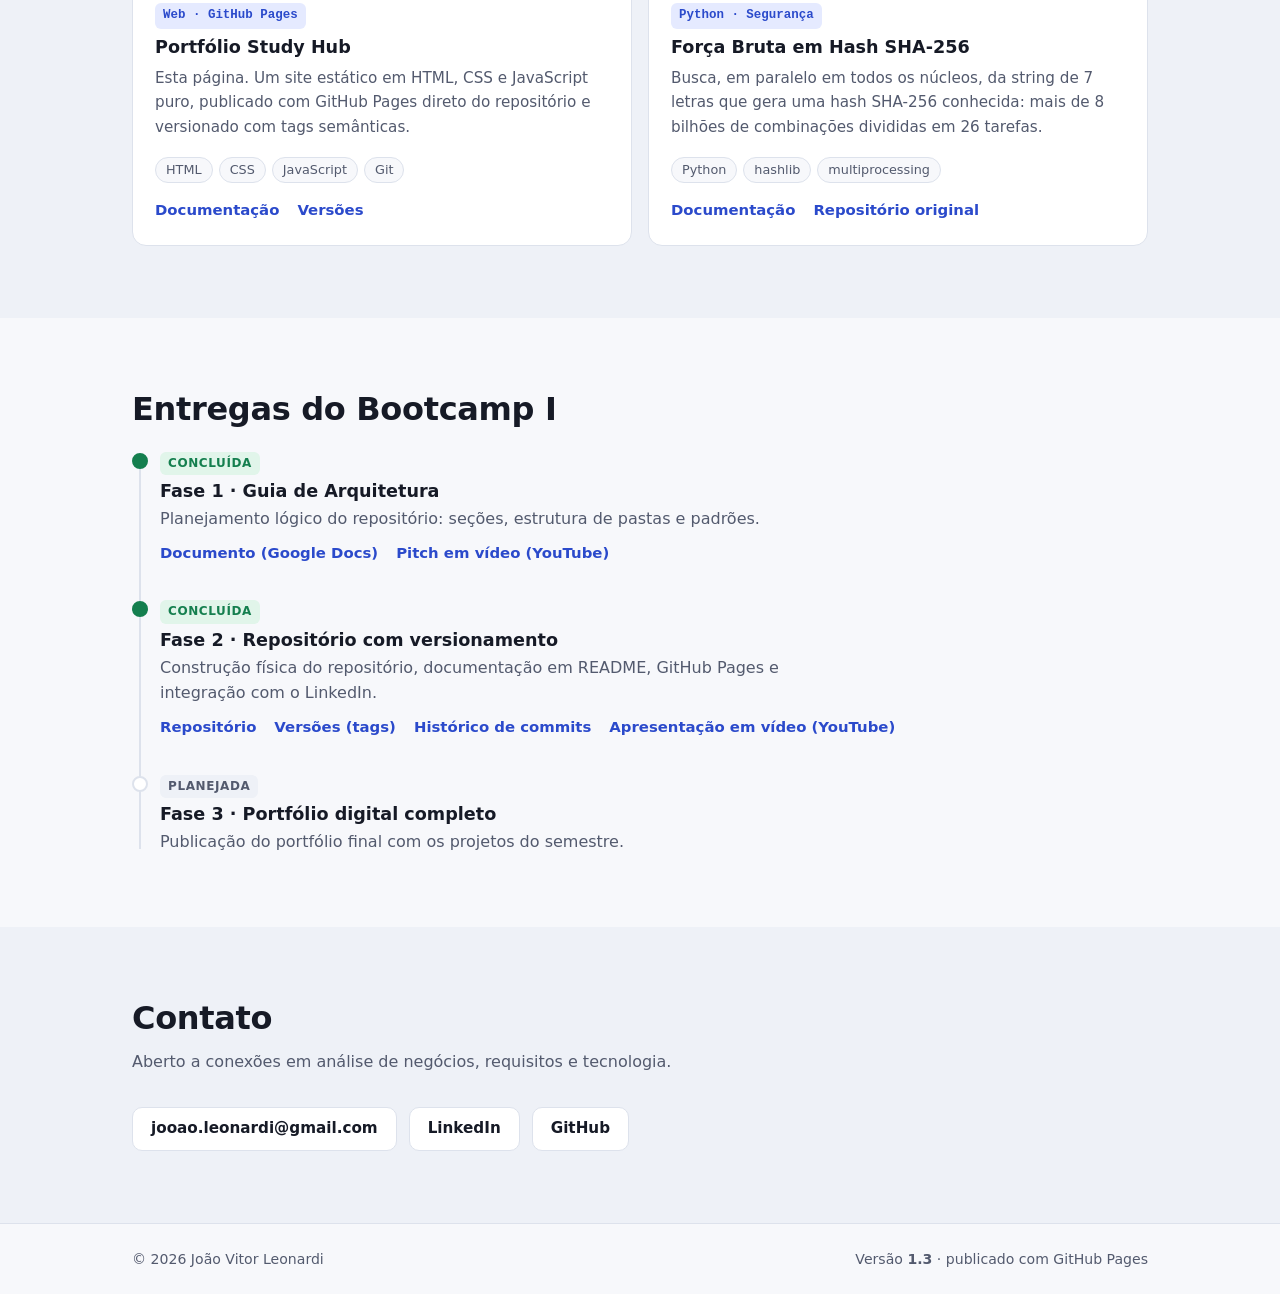
==== commit 79eba969: "feat(pages): pagina de entregas e versao 1.3 Co-Authored-By: Claude Sonnet 5.5 <noreply@anthropic.co" ====
--- a/index.html
+++ b/index.html
@@ -35,6 +35,7 @@
         <a href="projetos.html">Projetos</a>
         <a href="disciplinas.html">Disciplinas</a>
         <a href="versionamento.html">Versionamento</a>
+        <a href="entregas.html">Entregas</a>
       </nav>
       <div class="header-actions">
         <button class="icon-btn" id="theme-toggle" type="button" aria-label="Alternar tema claro/escuro">
@@ -70,6 +71,7 @@
         <div class="hero-card" aria-hidden="true">
           <div class="avatar">JL</div>
           <pre class="terminal"><span class="t-dim">$</span> git log --oneline
+<span class="t-acc">v1.3</span> feat(pages): site multipagina
 <span class="t-acc">v1.2</span> feat(pages): melhora portfolio
 <span class="t-acc">v1.1</span> feat(pages): adiciona projeto
 <span class="t-acc">v1.0</span> feat(pages): cria portfolio
@@ -89,6 +91,7 @@
           <a class="card card-link" href="projetos.html"><span class="card-tag">3</span><h3>Projetos</h3><p>Problema, solução e aprendizados de cada projeto.</p></a>
           <a class="card card-link" href="disciplinas.html"><span class="card-tag">4</span><h3>Disciplinas</h3><p>As cinco disciplinas do módulo e o padrão de organização.</p></a>
           <a class="card card-link" href="versionamento.html"><span class="card-tag">5</span><h3>Versionamento</h3><p>Tags, CHANGELOG, commits e rotina com Git.</p></a>
+          <a class="card card-link" href="entregas.html"><span class="card-tag">6</span><h3>Entregas</h3><p>Vídeo, requisitos do desafio e fases do Bootcamp I.</p></a>
         </div>
       </div>
     </section>
@@ -290,7 +293,7 @@
   <footer class="site-footer">
     <div class="container footer-inner">
       <span>© <span id="year">2026</span> João Vitor Leonardi</span>
-      <span>Versão <strong>1.2</strong> · publicado com GitHub Pages</span>
+      <span>Versão <strong>1.3</strong> · publicado com GitHub Pages</span>
     </div>
   </footer>
 
--- a/assets/css/style.css
+++ b/assets/css/style.css
@@ -701,3 +701,8 @@
 .checklist { list-style: none; margin: 0; padding: 0; display: grid; gap: 8px; max-width: 70ch; }
 .checklist li { padding: 12px 16px 12px 44px; position: relative; background: var(--surface); border: 1px solid var(--border); border-radius: 10px; }
 .checklist li::before { content: "✓"; position: absolute; left: 16px; color: var(--ok); font-weight: 700; }
+
+.video-wrap { position: relative; aspect-ratio: 16 / 9; border-radius: var(--radius); overflow: hidden; border: 1px solid var(--border); background: #000; max-width: 880px; }
+.video-wrap iframe { position: absolute; inset: 0; width: 100%; height: 100%; border: 0; }
+.video-wrap + .card-links, .timeline + .card-links { margin-top: 20px; }
+.timeline .card-links { margin-top: 10px; }
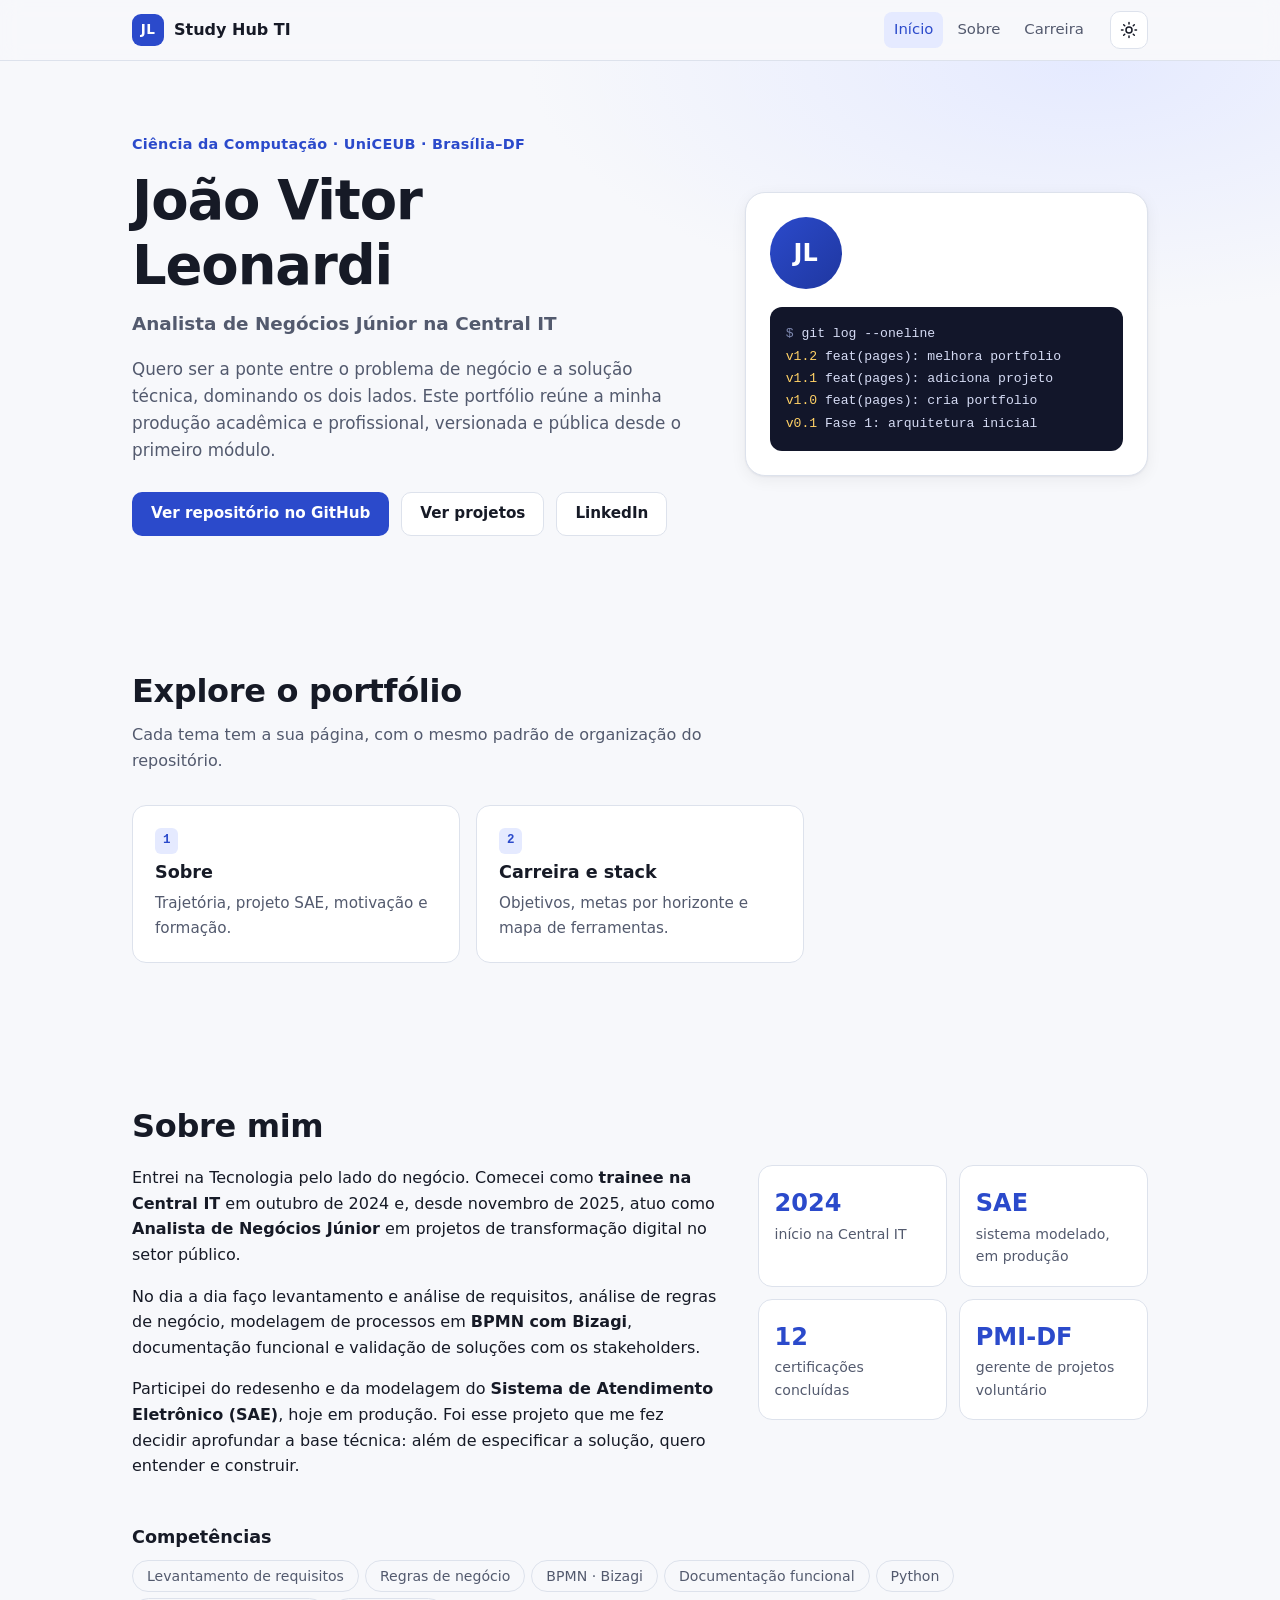
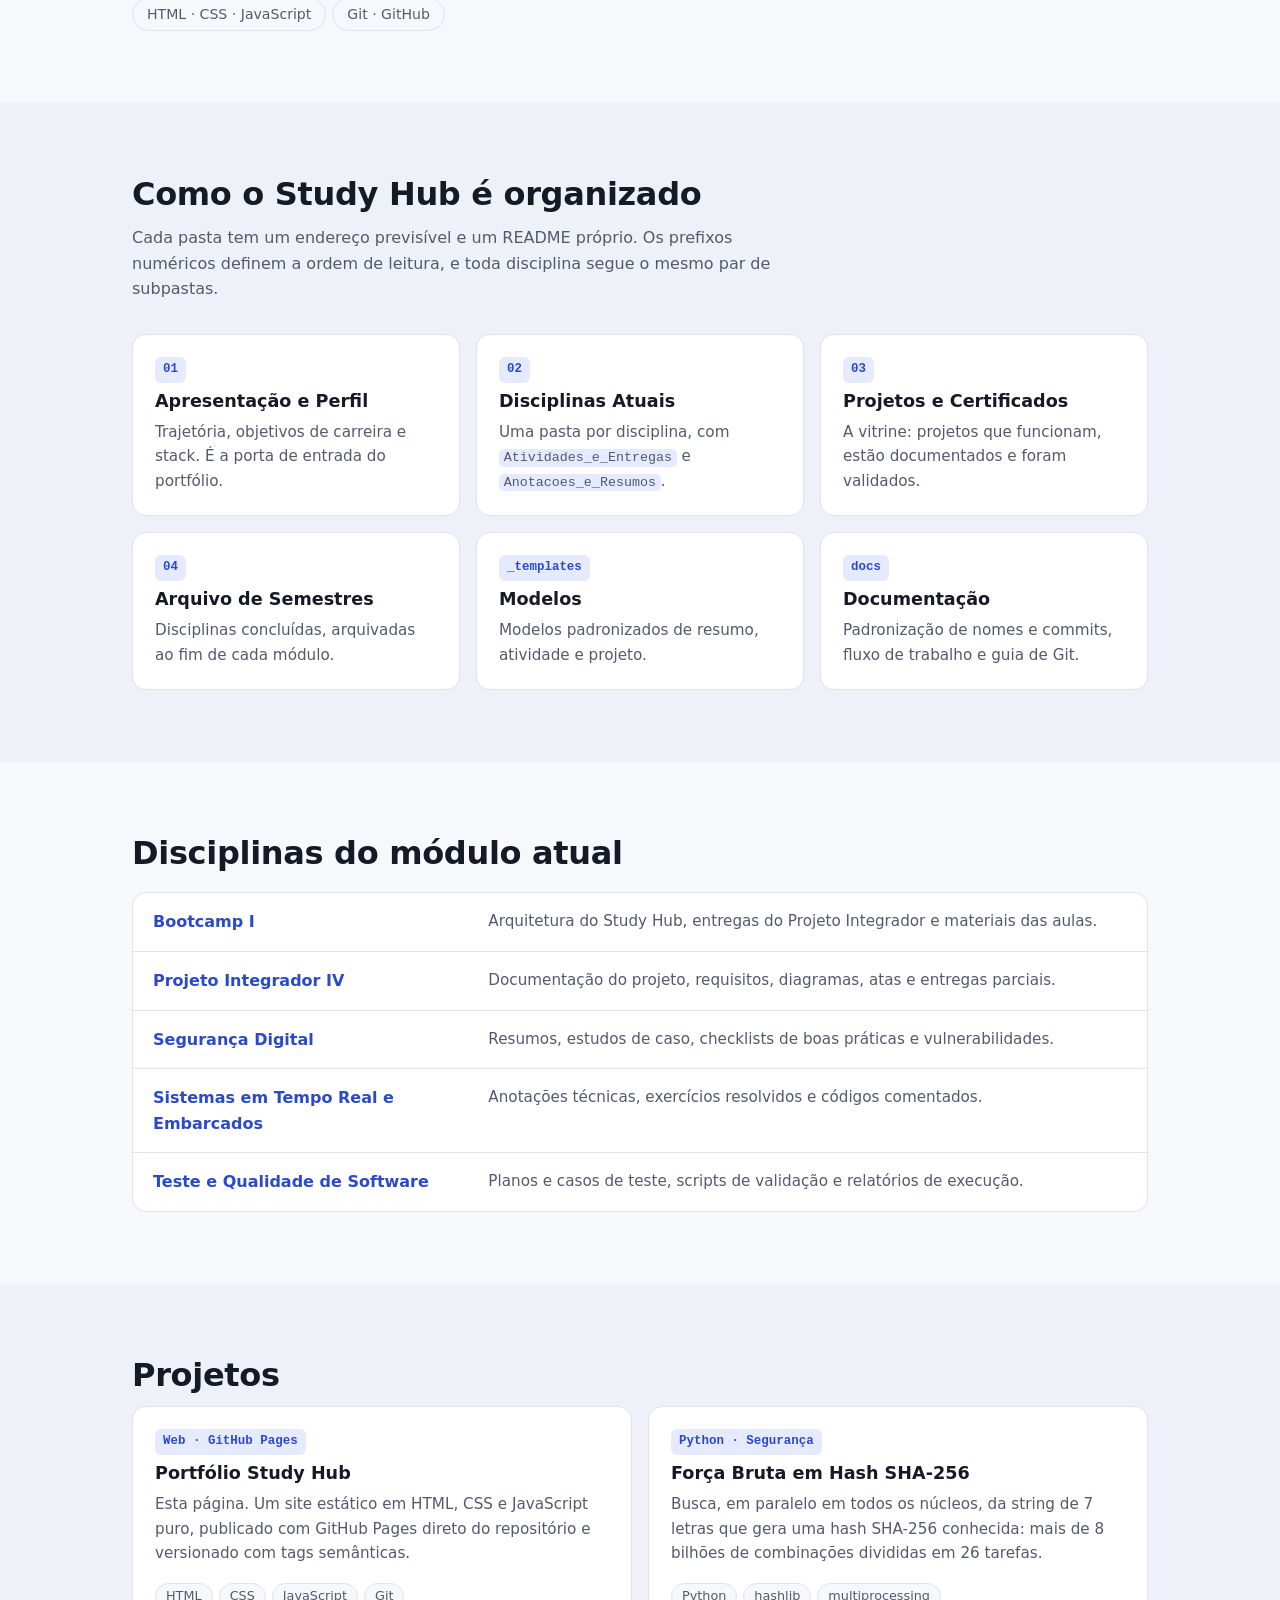
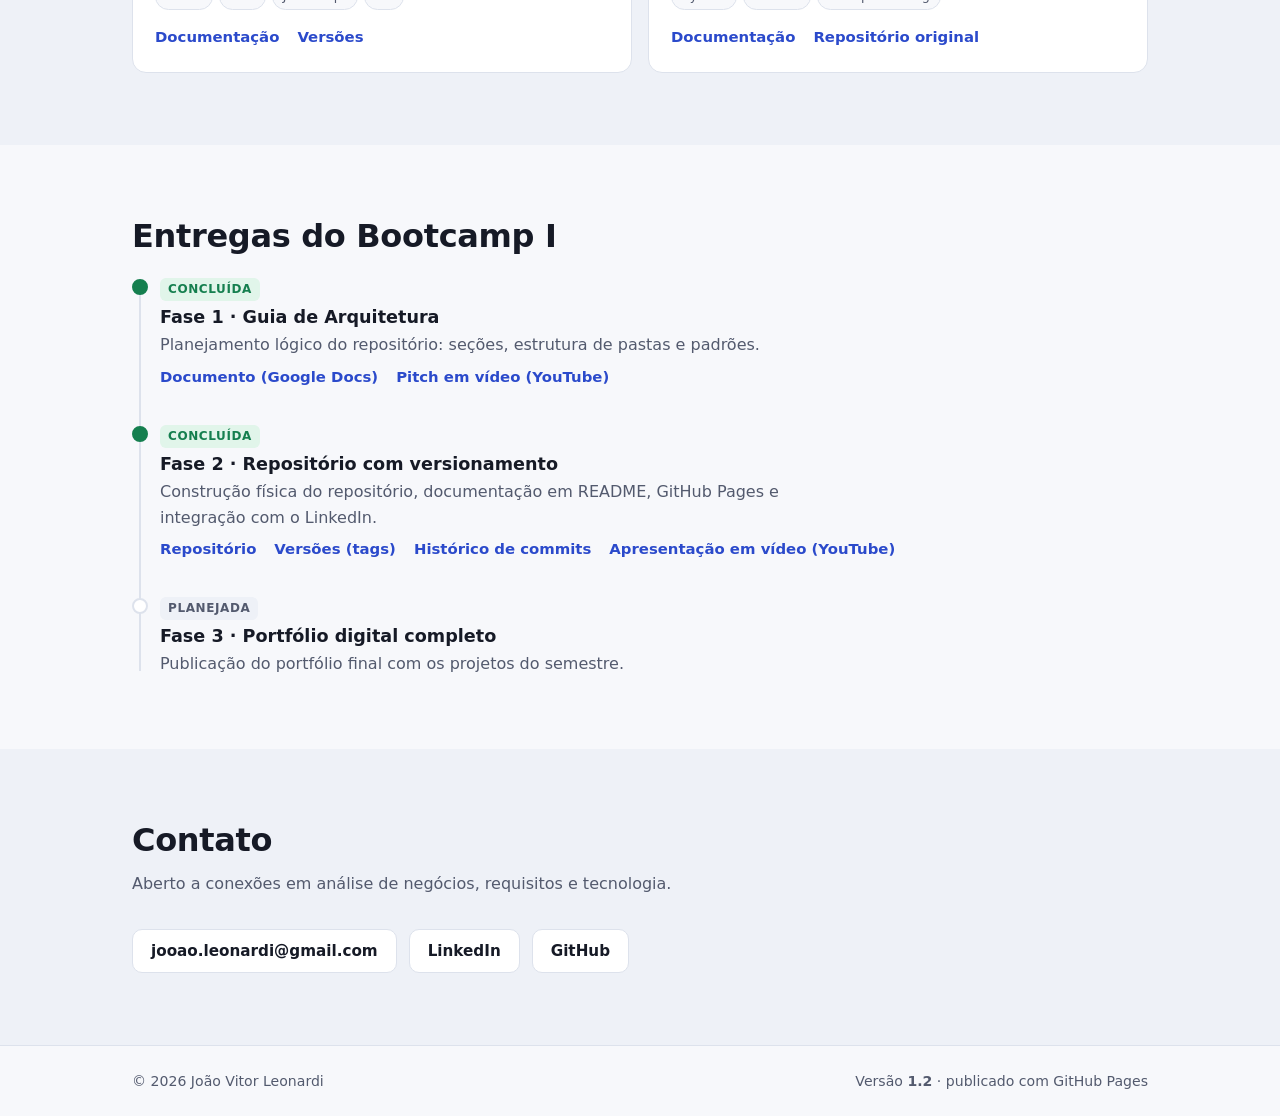
==== commit bf51920a: "Merge pull request #3 from jooaoleonardi/claude/new-session-010bdy-1-sobre-carreira feat(pages): 1/5" ====
--- a/index.html
+++ b/index.html
@@ -32,10 +32,6 @@
         <a href="index.html">Início</a>
         <a href="sobre.html">Sobre</a>
         <a href="carreira.html">Carreira</a>
-        <a href="projetos.html">Projetos</a>
-        <a href="disciplinas.html">Disciplinas</a>
-        <a href="versionamento.html">Versionamento</a>
-        <a href="entregas.html">Entregas</a>
       </nav>
       <div class="header-actions">
         <button class="icon-btn" id="theme-toggle" type="button" aria-label="Alternar tema claro/escuro">
@@ -71,7 +67,6 @@
         <div class="hero-card" aria-hidden="true">
           <div class="avatar">JL</div>
           <pre class="terminal"><span class="t-dim">$</span> git log --oneline
-<span class="t-acc">v1.3</span> feat(pages): site multipagina
 <span class="t-acc">v1.2</span> feat(pages): melhora portfolio
 <span class="t-acc">v1.1</span> feat(pages): adiciona projeto
 <span class="t-acc">v1.0</span> feat(pages): cria portfolio
@@ -88,10 +83,6 @@
         <div class="cards cards-3">
           <a class="card card-link" href="sobre.html"><span class="card-tag">1</span><h3>Sobre</h3><p>Trajetória, projeto SAE, motivação e formação.</p></a>
           <a class="card card-link" href="carreira.html"><span class="card-tag">2</span><h3>Carreira e stack</h3><p>Objetivos, metas por horizonte e mapa de ferramentas.</p></a>
-          <a class="card card-link" href="projetos.html"><span class="card-tag">3</span><h3>Projetos</h3><p>Problema, solução e aprendizados de cada projeto.</p></a>
-          <a class="card card-link" href="disciplinas.html"><span class="card-tag">4</span><h3>Disciplinas</h3><p>As cinco disciplinas do módulo e o padrão de organização.</p></a>
-          <a class="card card-link" href="versionamento.html"><span class="card-tag">5</span><h3>Versionamento</h3><p>Tags, CHANGELOG, commits e rotina com Git.</p></a>
-          <a class="card card-link" href="entregas.html"><span class="card-tag">6</span><h3>Entregas</h3><p>Vídeo, requisitos do desafio e fases do Bootcamp I.</p></a>
         </div>
       </div>
     </section>
@@ -293,7 +284,7 @@
   <footer class="site-footer">
     <div class="container footer-inner">
       <span>© <span id="year">2026</span> João Vitor Leonardi</span>
-      <span>Versão <strong>1.3</strong> · publicado com GitHub Pages</span>
+      <span>Versão <strong>1.2</strong> · publicado com GitHub Pages</span>
     </div>
   </footer>
 
--- a/assets/css/style.css
+++ b/assets/css/style.css
@@ -697,12 +697,3 @@
 
 .card-links a { overflow-wrap: anywhere; }
 @media print { .page-hero { background: none; } }
-
-.checklist { list-style: none; margin: 0; padding: 0; display: grid; gap: 8px; max-width: 70ch; }
-.checklist li { padding: 12px 16px 12px 44px; position: relative; background: var(--surface); border: 1px solid var(--border); border-radius: 10px; }
-.checklist li::before { content: "✓"; position: absolute; left: 16px; color: var(--ok); font-weight: 700; }
-
-.video-wrap { position: relative; aspect-ratio: 16 / 9; border-radius: var(--radius); overflow: hidden; border: 1px solid var(--border); background: #000; max-width: 880px; }
-.video-wrap iframe { position: absolute; inset: 0; width: 100%; height: 100%; border: 0; }
-.video-wrap + .card-links, .timeline + .card-links { margin-top: 20px; }
-.timeline .card-links { margin-top: 10px; }
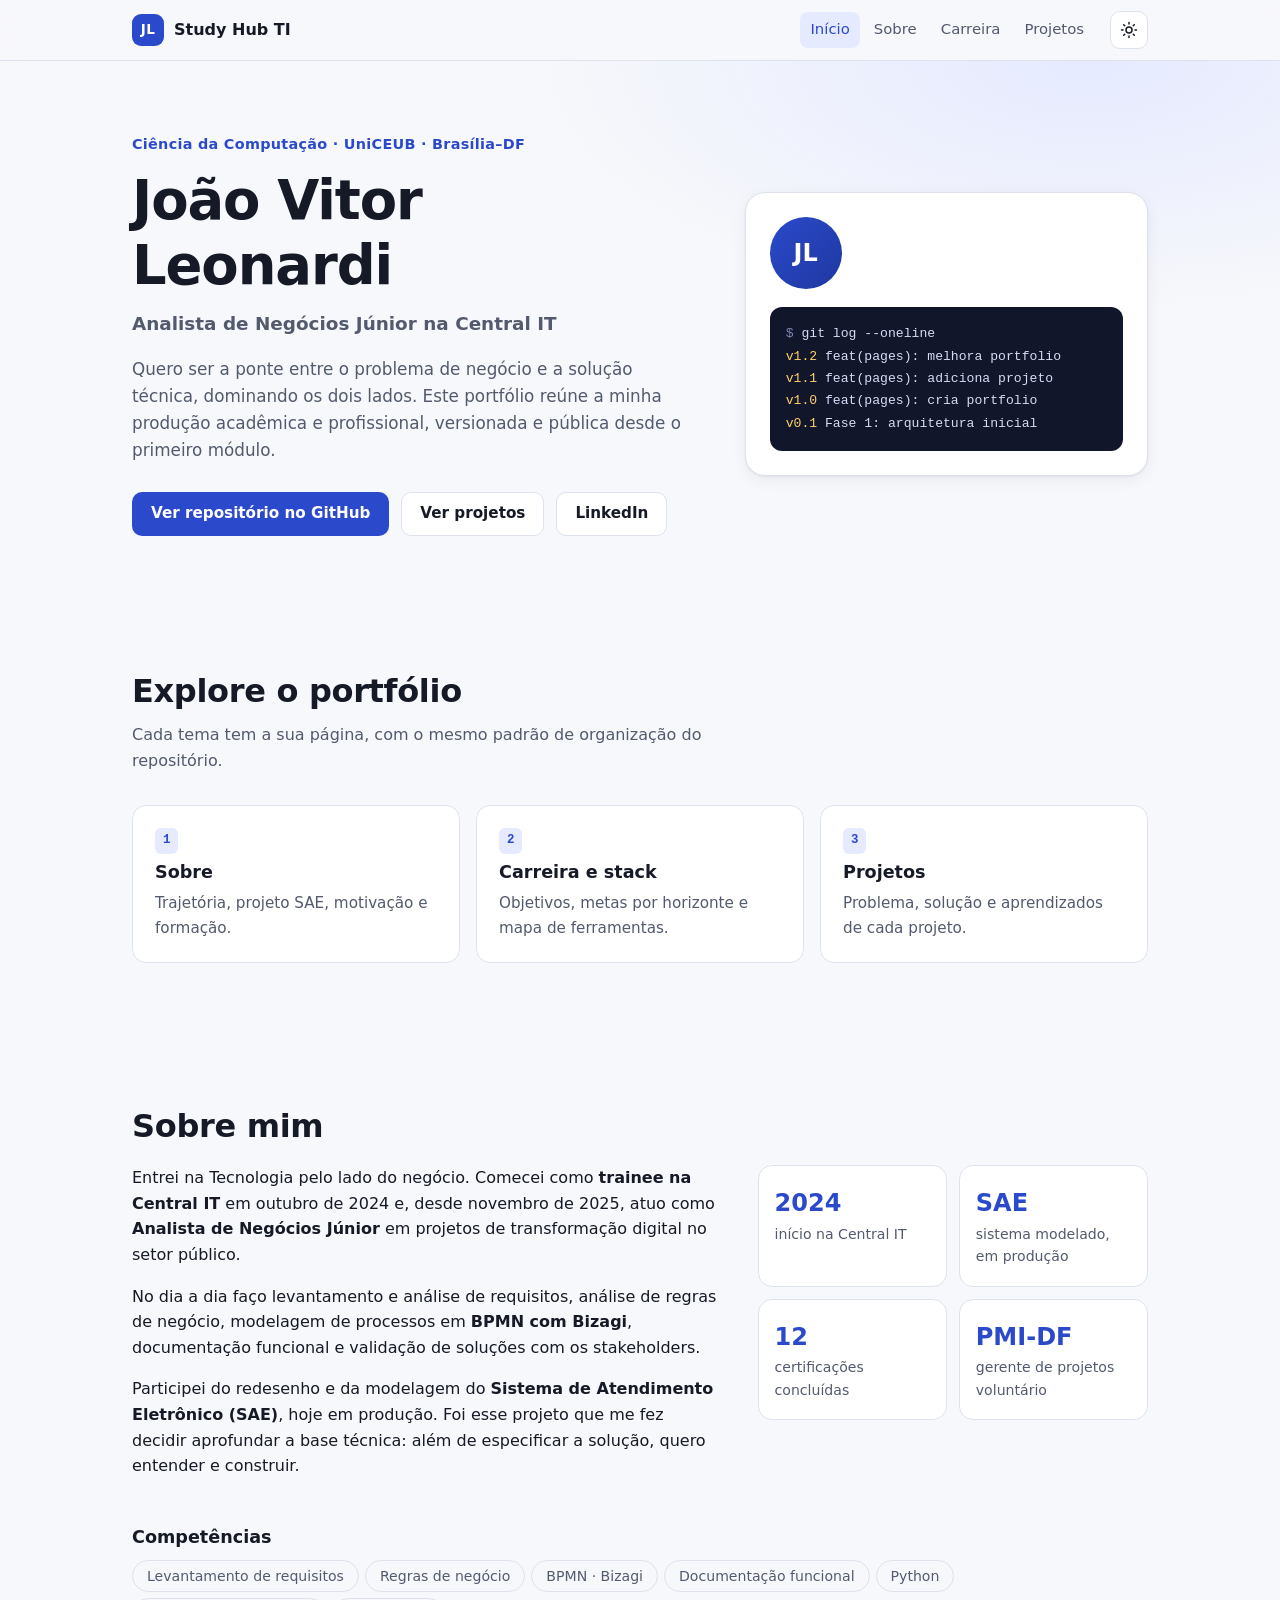
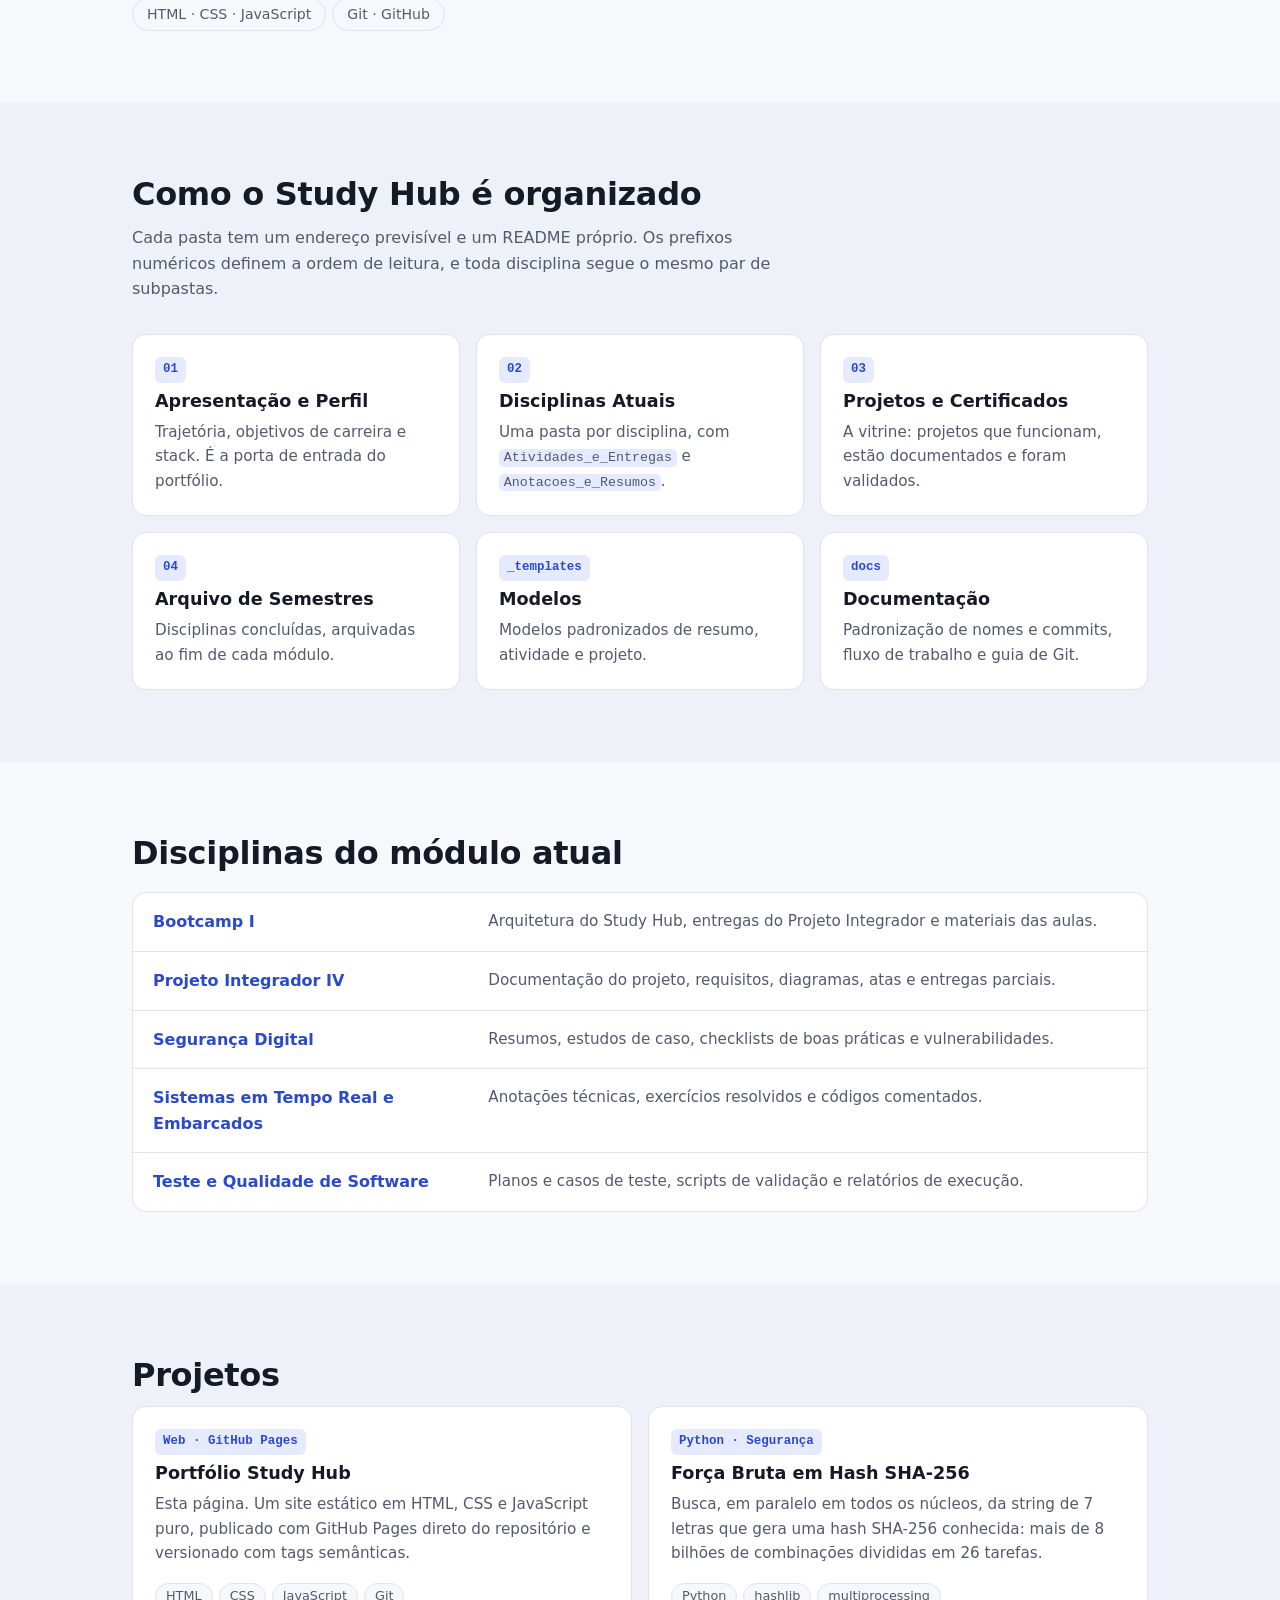
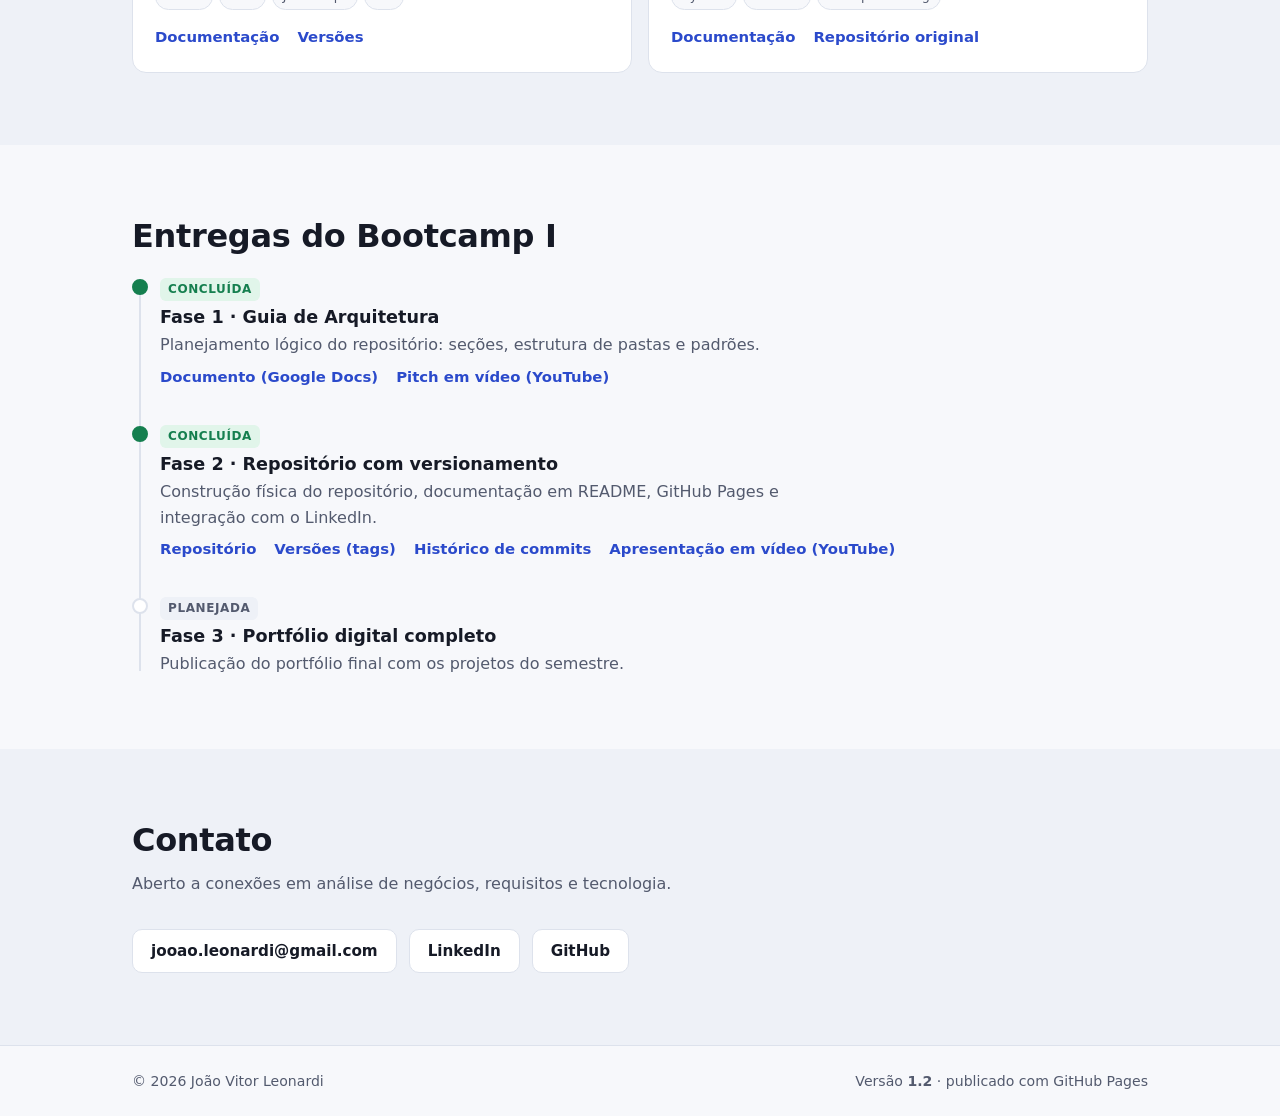
==== commit cc1c096a: "Merge pull request #4 from jooaoleonardi/claude/new-session-010bdy-2-projetos feat(pages): 2/5 págin" ====
--- a/index.html
+++ b/index.html
@@ -32,6 +32,7 @@
         <a href="index.html">Início</a>
         <a href="sobre.html">Sobre</a>
         <a href="carreira.html">Carreira</a>
+        <a href="projetos.html">Projetos</a>
       </nav>
       <div class="header-actions">
         <button class="icon-btn" id="theme-toggle" type="button" aria-label="Alternar tema claro/escuro">
@@ -83,6 +84,7 @@
         <div class="cards cards-3">
           <a class="card card-link" href="sobre.html"><span class="card-tag">1</span><h3>Sobre</h3><p>Trajetória, projeto SAE, motivação e formação.</p></a>
           <a class="card card-link" href="carreira.html"><span class="card-tag">2</span><h3>Carreira e stack</h3><p>Objetivos, metas por horizonte e mapa de ferramentas.</p></a>
+          <a class="card card-link" href="projetos.html"><span class="card-tag">3</span><h3>Projetos</h3><p>Problema, solução e aprendizados de cada projeto.</p></a>
         </div>
       </div>
     </section>
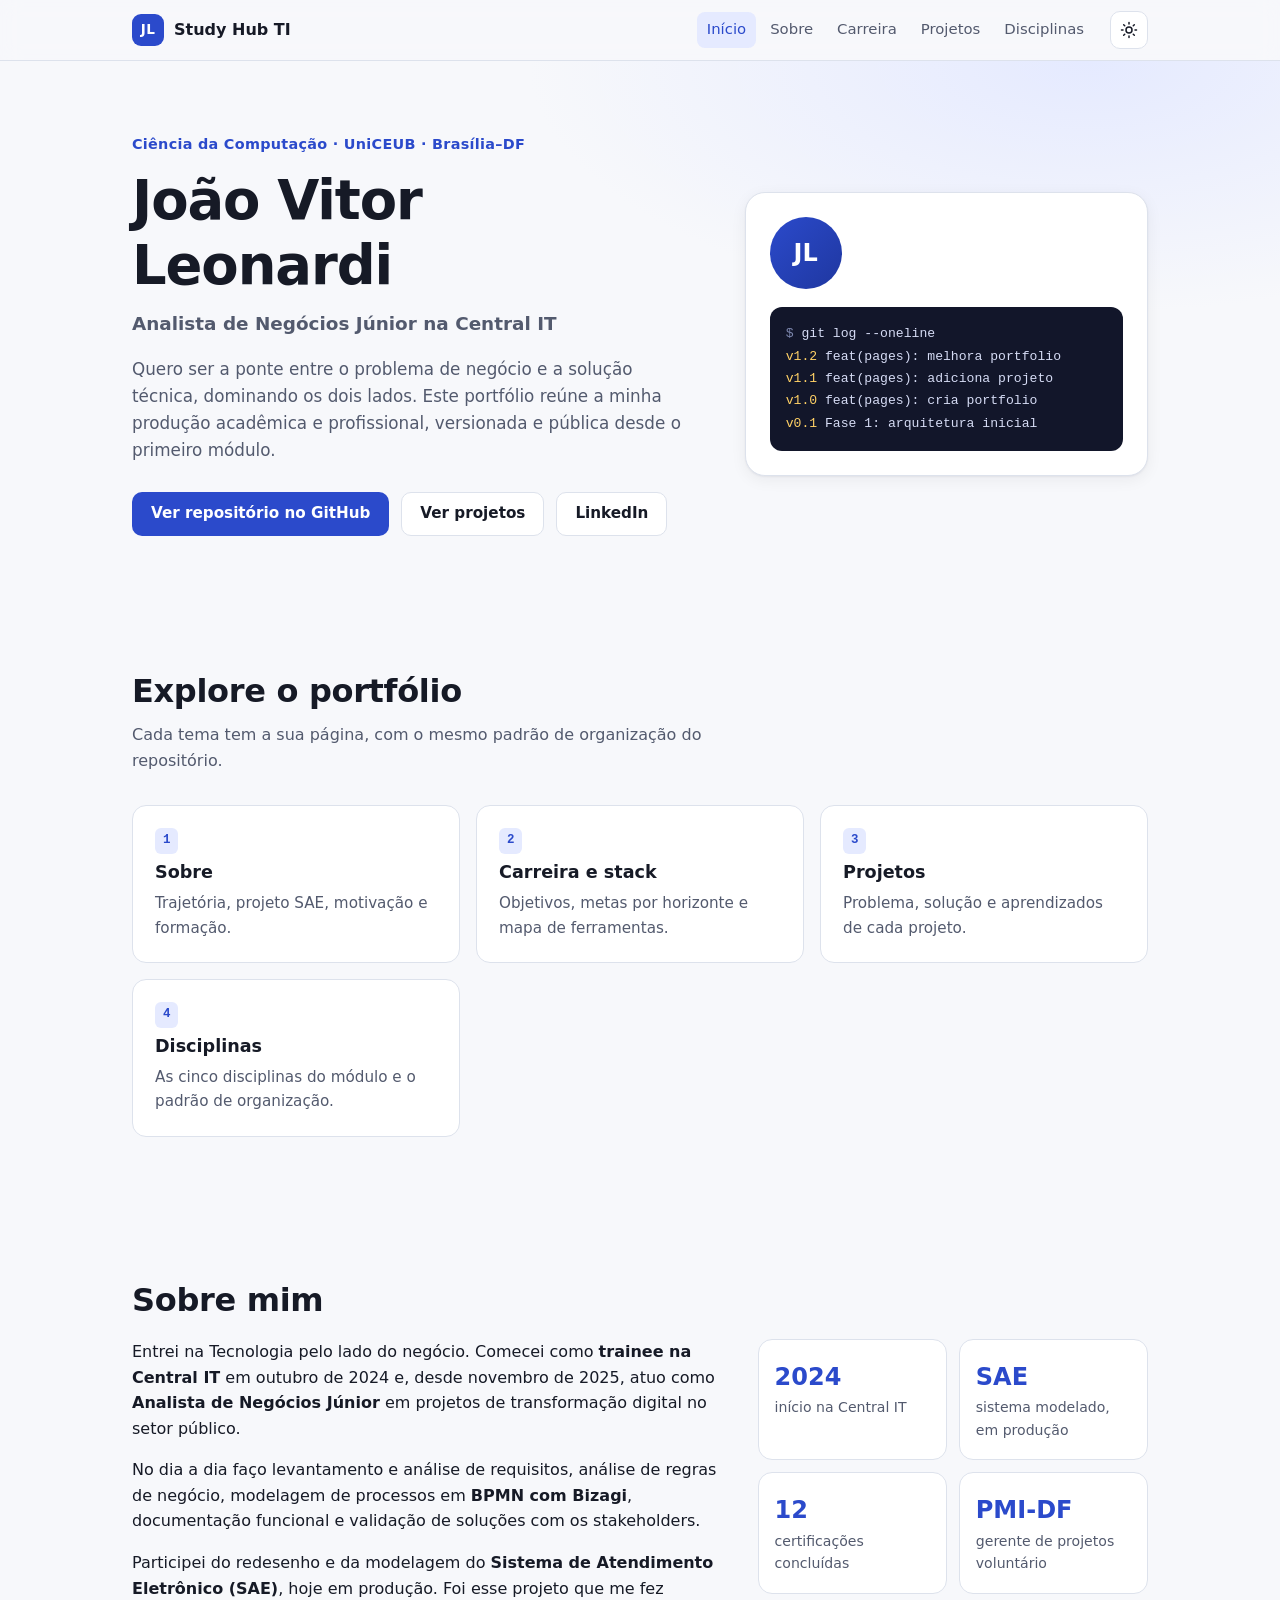
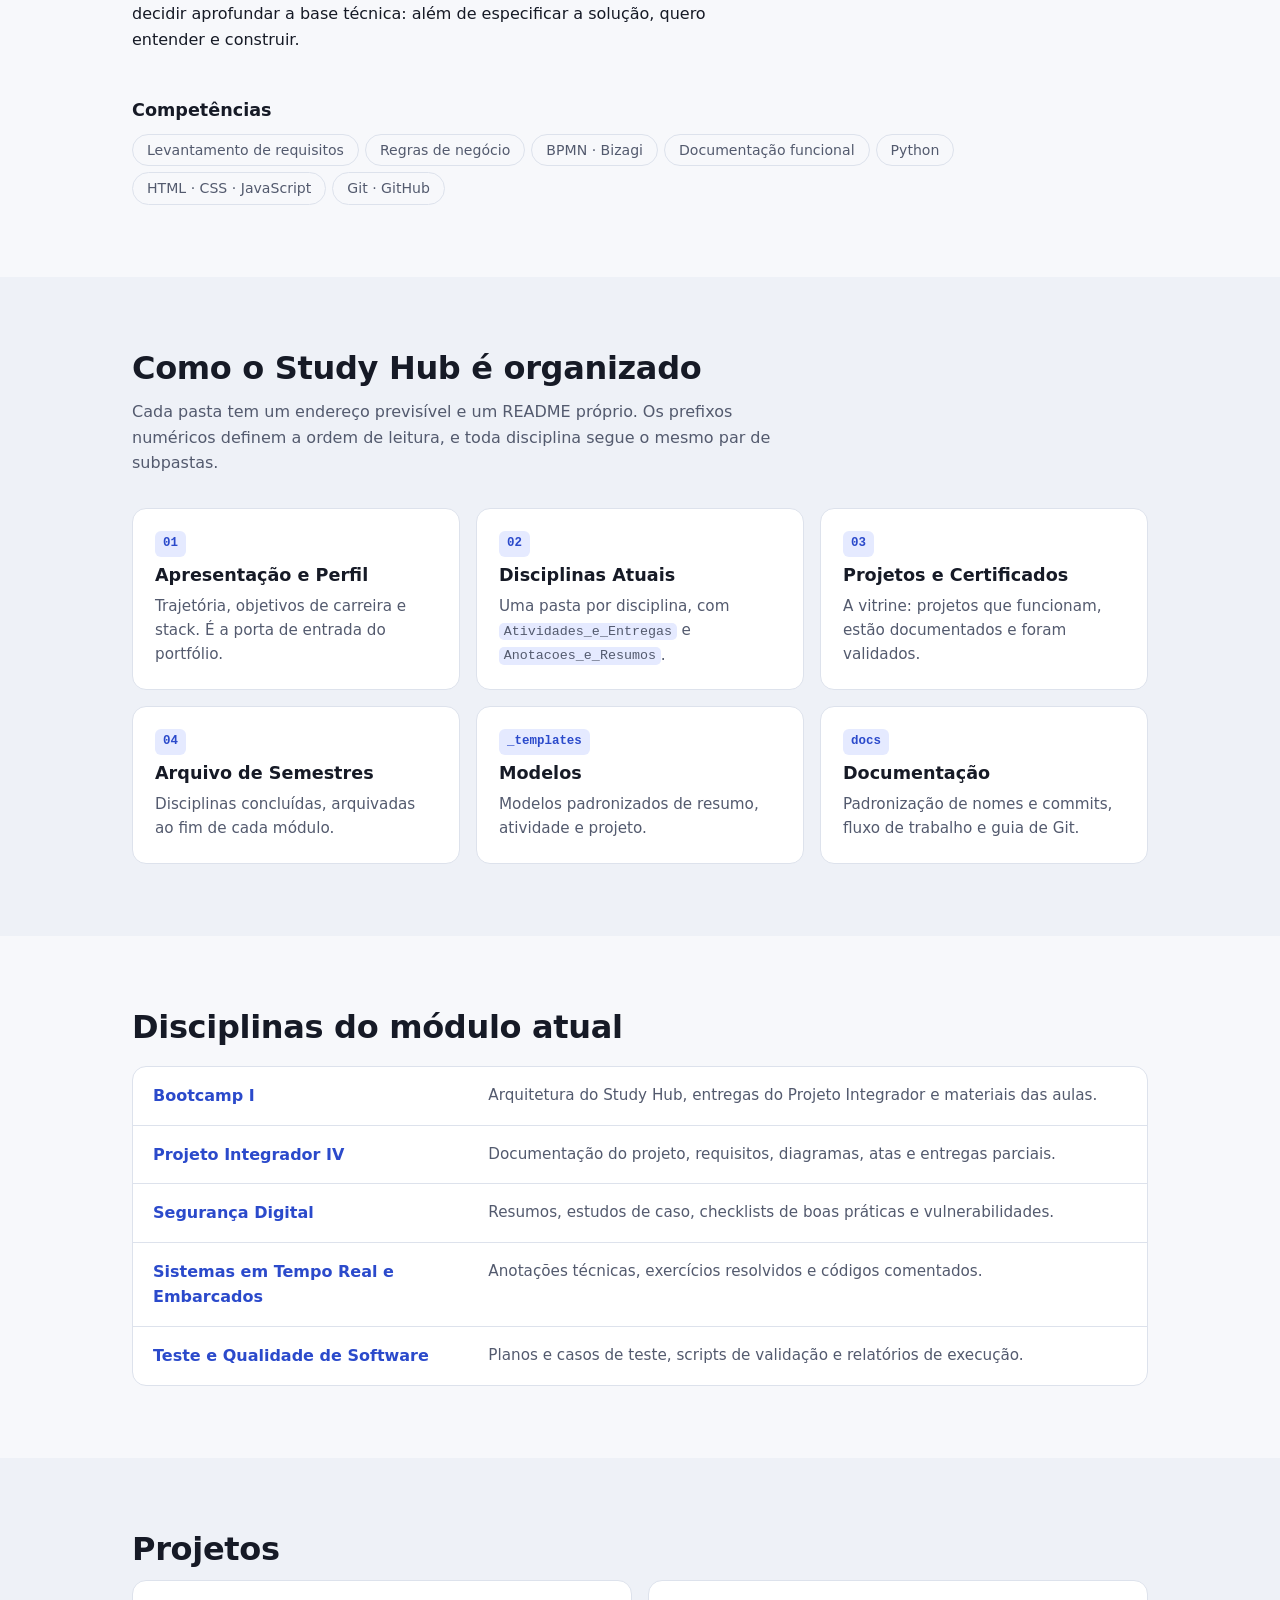
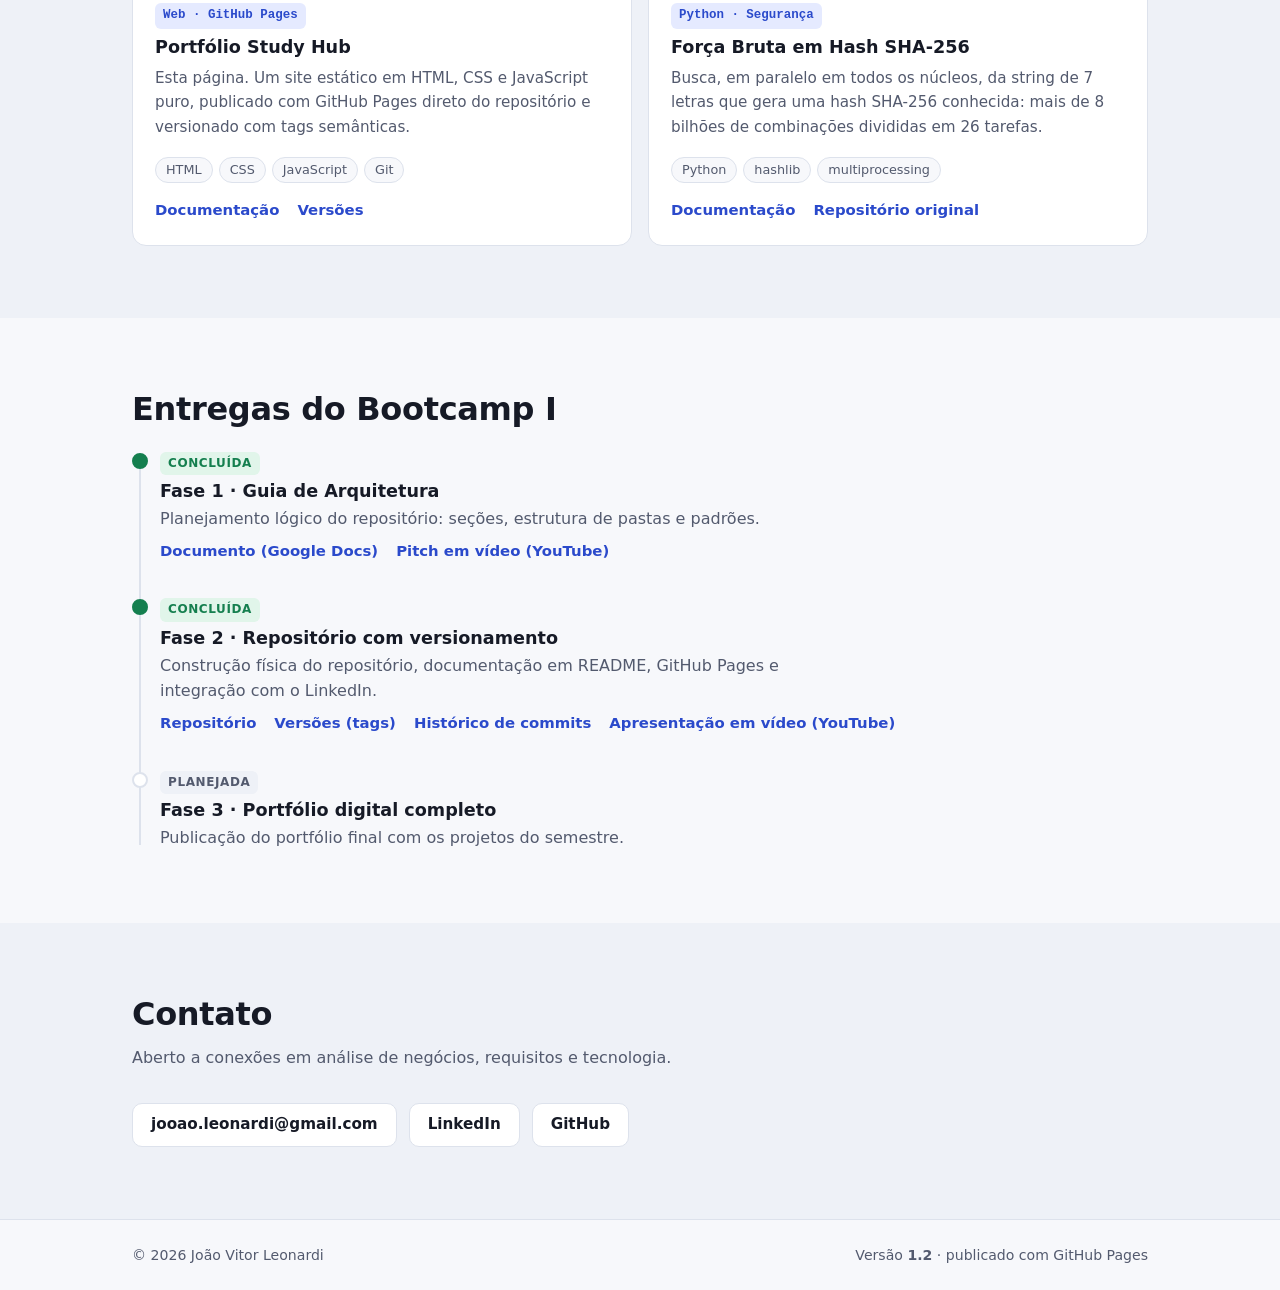
==== commit dad5180d: "Merge pull request #5 from jooaoleonardi/claude/new-session-010bdy-3-disciplinas feat(pages): 3/5 pá" ====
--- a/index.html
+++ b/index.html
@@ -33,6 +33,7 @@
         <a href="sobre.html">Sobre</a>
         <a href="carreira.html">Carreira</a>
         <a href="projetos.html">Projetos</a>
+        <a href="disciplinas.html">Disciplinas</a>
       </nav>
       <div class="header-actions">
         <button class="icon-btn" id="theme-toggle" type="button" aria-label="Alternar tema claro/escuro">
@@ -85,6 +86,7 @@
           <a class="card card-link" href="sobre.html"><span class="card-tag">1</span><h3>Sobre</h3><p>Trajetória, projeto SAE, motivação e formação.</p></a>
           <a class="card card-link" href="carreira.html"><span class="card-tag">2</span><h3>Carreira e stack</h3><p>Objetivos, metas por horizonte e mapa de ferramentas.</p></a>
           <a class="card card-link" href="projetos.html"><span class="card-tag">3</span><h3>Projetos</h3><p>Problema, solução e aprendizados de cada projeto.</p></a>
+          <a class="card card-link" href="disciplinas.html"><span class="card-tag">4</span><h3>Disciplinas</h3><p>As cinco disciplinas do módulo e o padrão de organização.</p></a>
         </div>
       </div>
     </section>
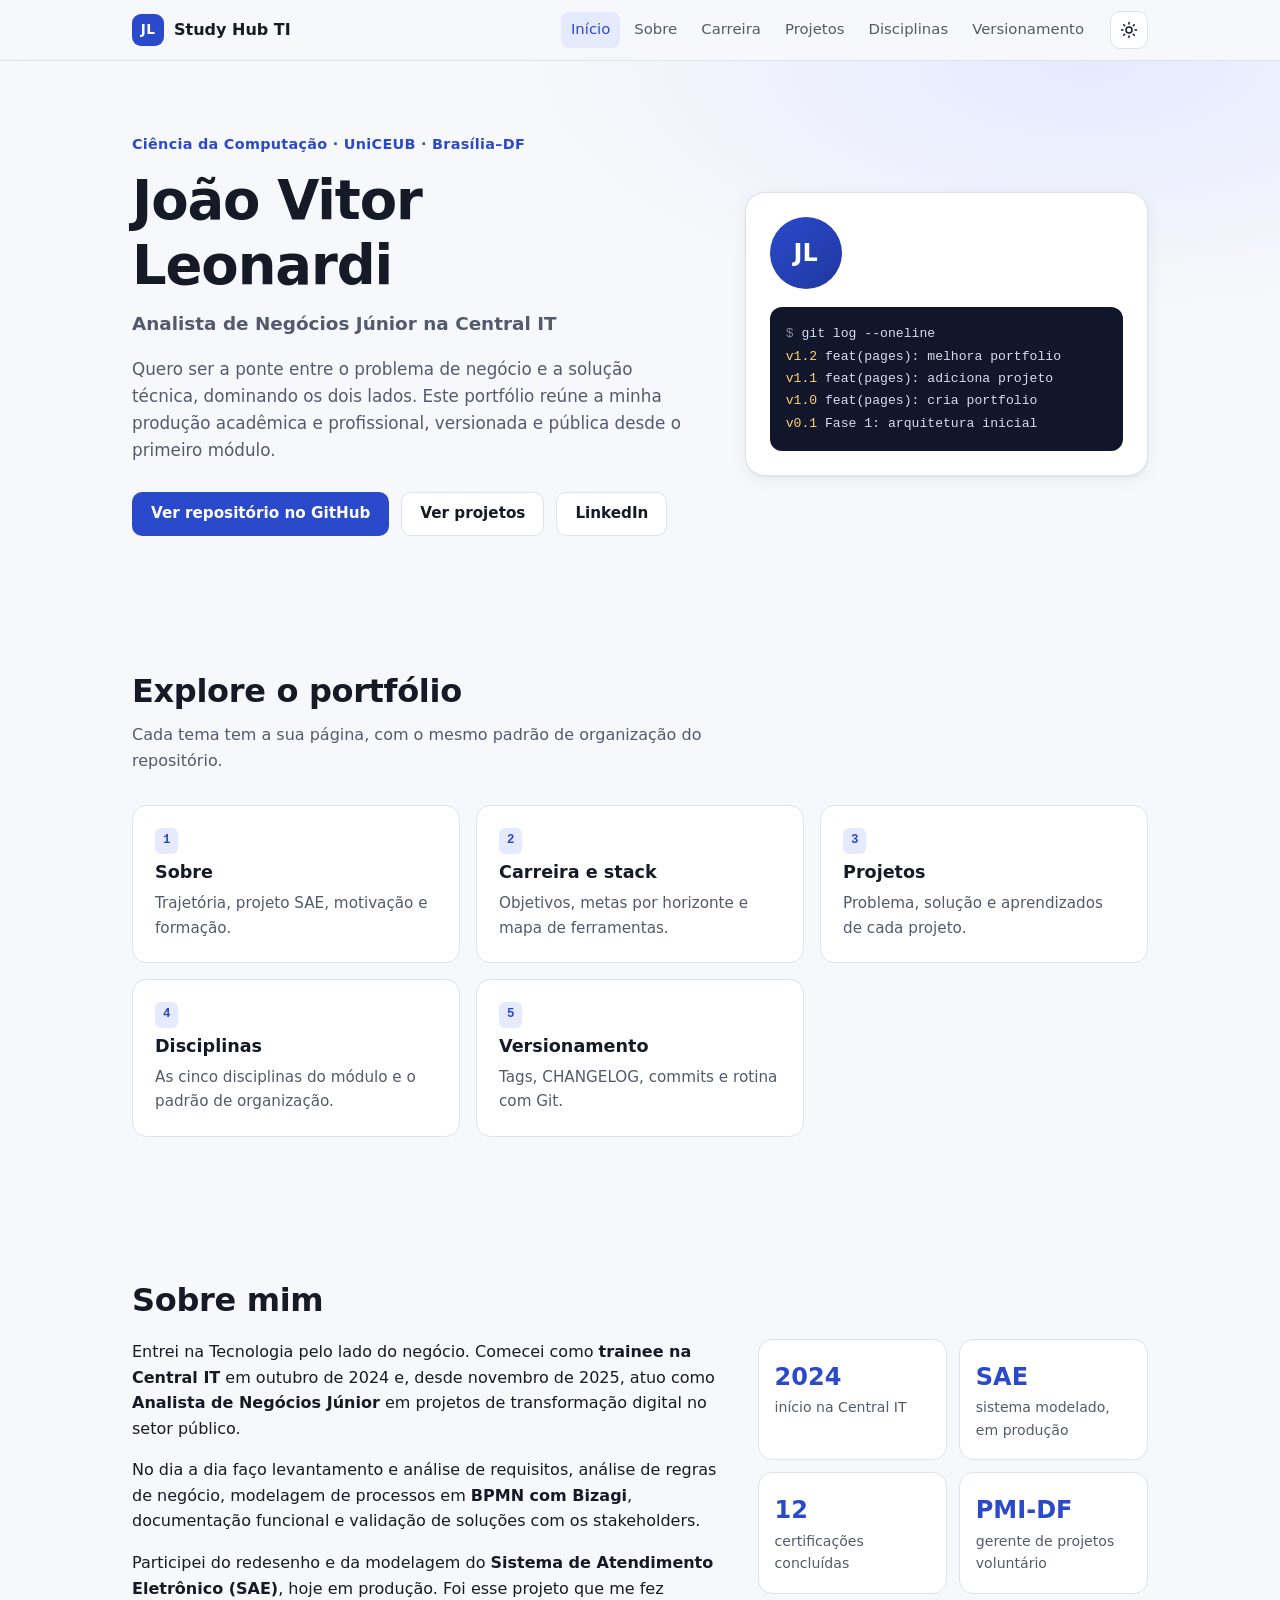
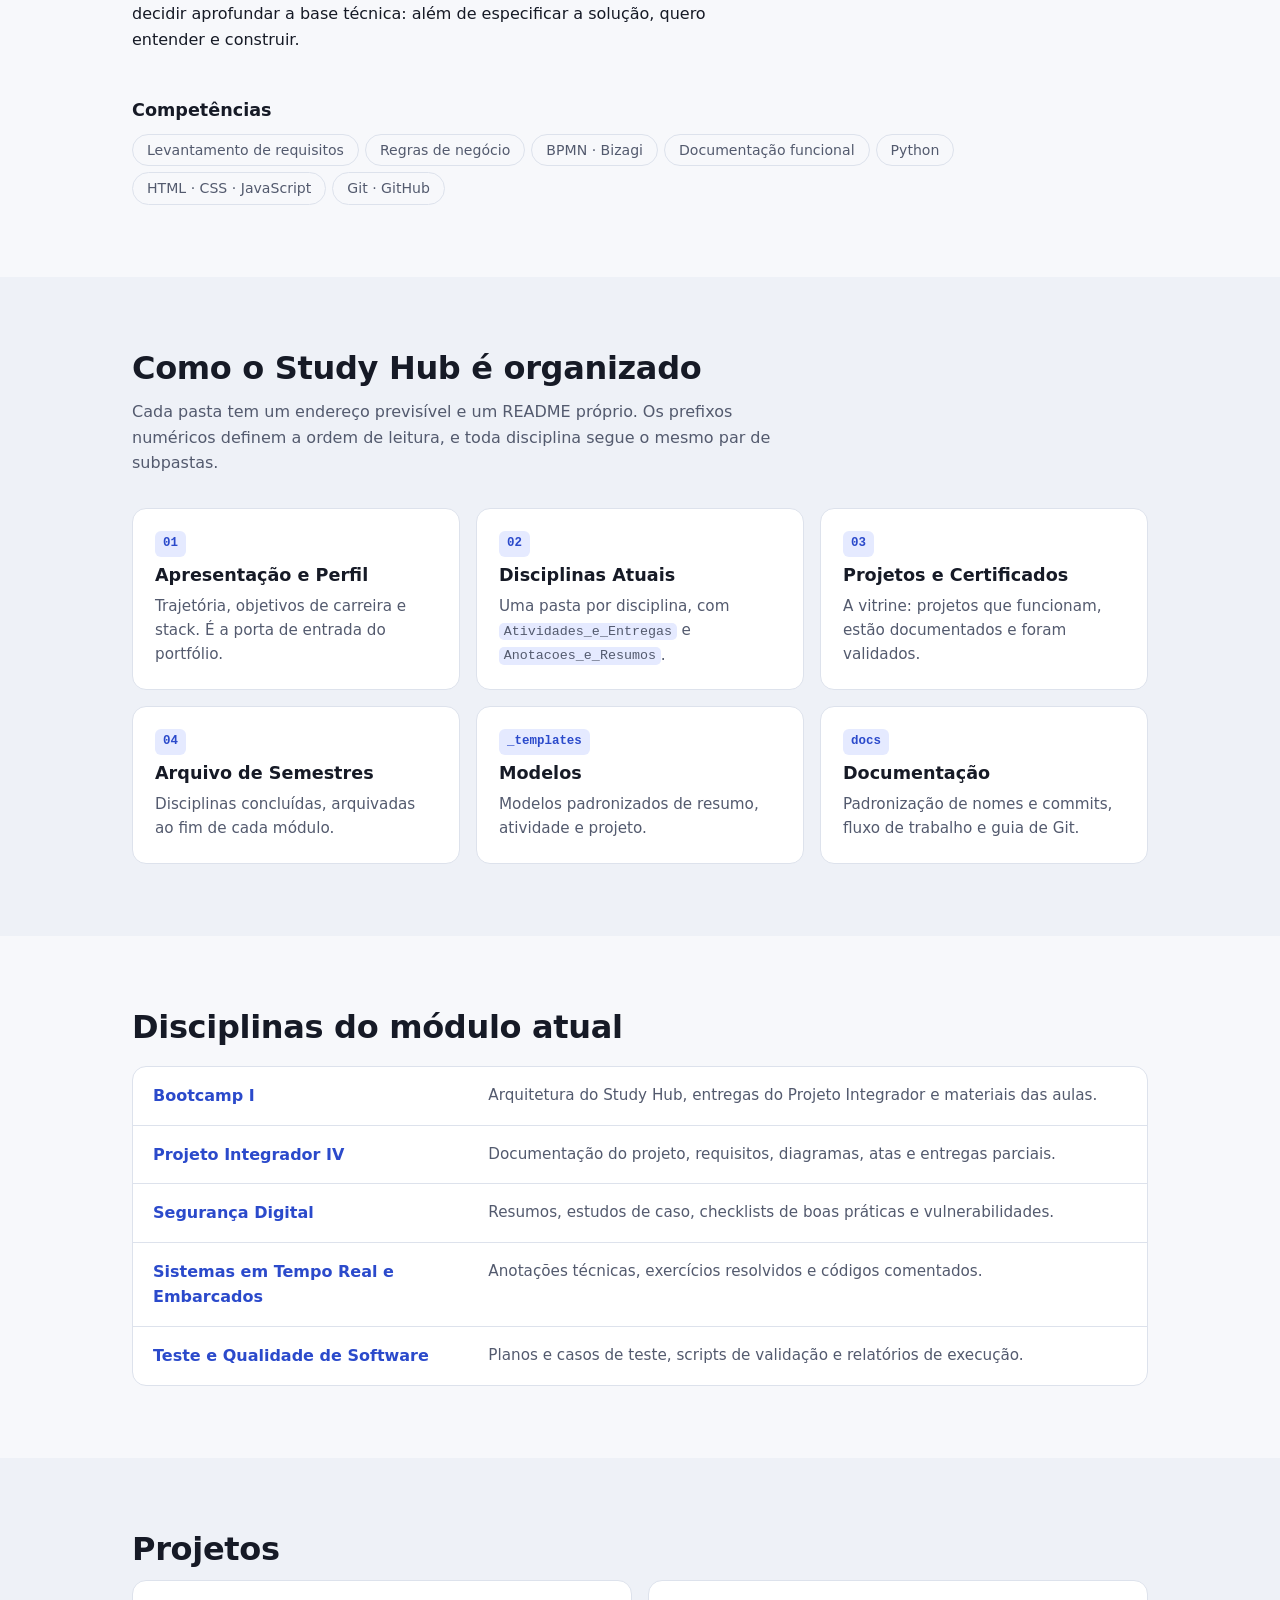
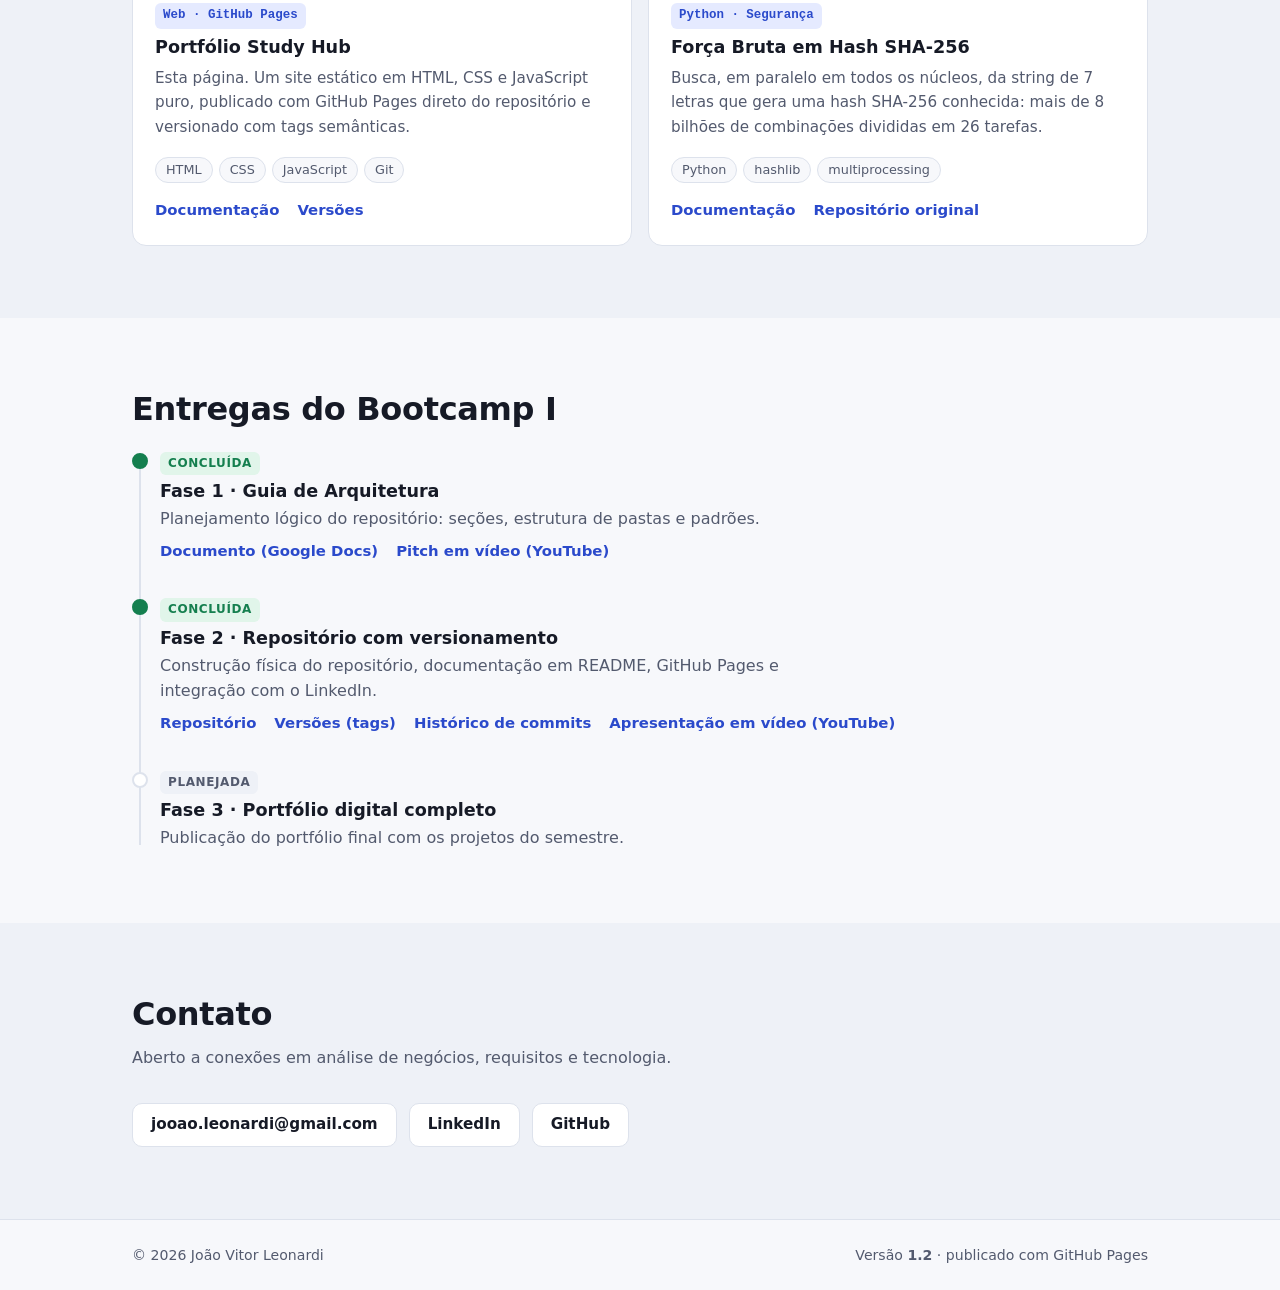
==== commit 4d421f05: "Merge pull request #6 from jooaoleonardi/claude/new-session-010bdy-4-versionamento feat(pages): 4/5 " ====
--- a/index.html
+++ b/index.html
@@ -34,6 +34,7 @@
         <a href="carreira.html">Carreira</a>
         <a href="projetos.html">Projetos</a>
         <a href="disciplinas.html">Disciplinas</a>
+        <a href="versionamento.html">Versionamento</a>
       </nav>
       <div class="header-actions">
         <button class="icon-btn" id="theme-toggle" type="button" aria-label="Alternar tema claro/escuro">
@@ -87,6 +88,7 @@
           <a class="card card-link" href="carreira.html"><span class="card-tag">2</span><h3>Carreira e stack</h3><p>Objetivos, metas por horizonte e mapa de ferramentas.</p></a>
           <a class="card card-link" href="projetos.html"><span class="card-tag">3</span><h3>Projetos</h3><p>Problema, solução e aprendizados de cada projeto.</p></a>
           <a class="card card-link" href="disciplinas.html"><span class="card-tag">4</span><h3>Disciplinas</h3><p>As cinco disciplinas do módulo e o padrão de organização.</p></a>
+          <a class="card card-link" href="versionamento.html"><span class="card-tag">5</span><h3>Versionamento</h3><p>Tags, CHANGELOG, commits e rotina com Git.</p></a>
         </div>
       </div>
     </section>
--- a/assets/css/style.css
+++ b/assets/css/style.css
@@ -697,3 +697,7 @@
 
 .card-links a { overflow-wrap: anywhere; }
 @media print { .page-hero { background: none; } }
+
+.checklist { list-style: none; margin: 0; padding: 0; display: grid; gap: 8px; max-width: 70ch; }
+.checklist li { padding: 12px 16px 12px 44px; position: relative; background: var(--surface); border: 1px solid var(--border); border-radius: 10px; }
+.checklist li::before { content: "✓"; position: absolute; left: 16px; color: var(--ok); font-weight: 700; }
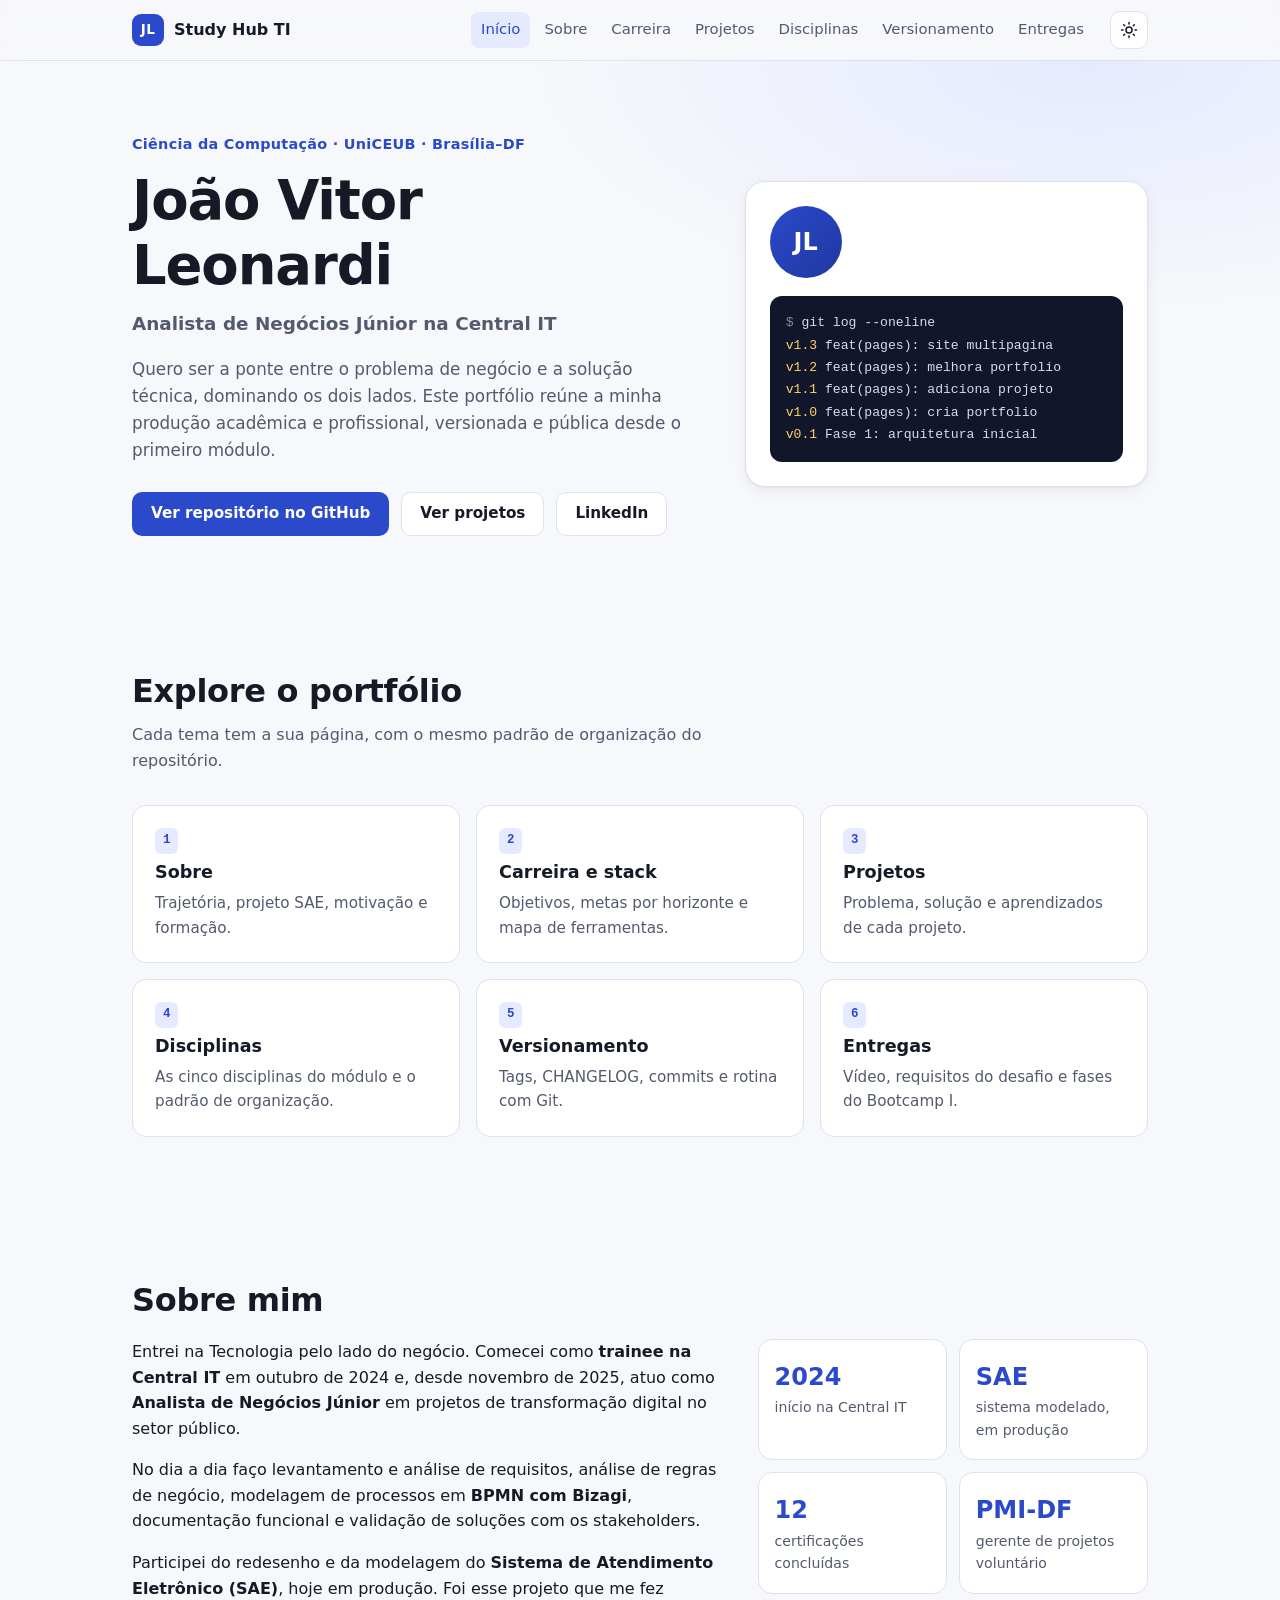
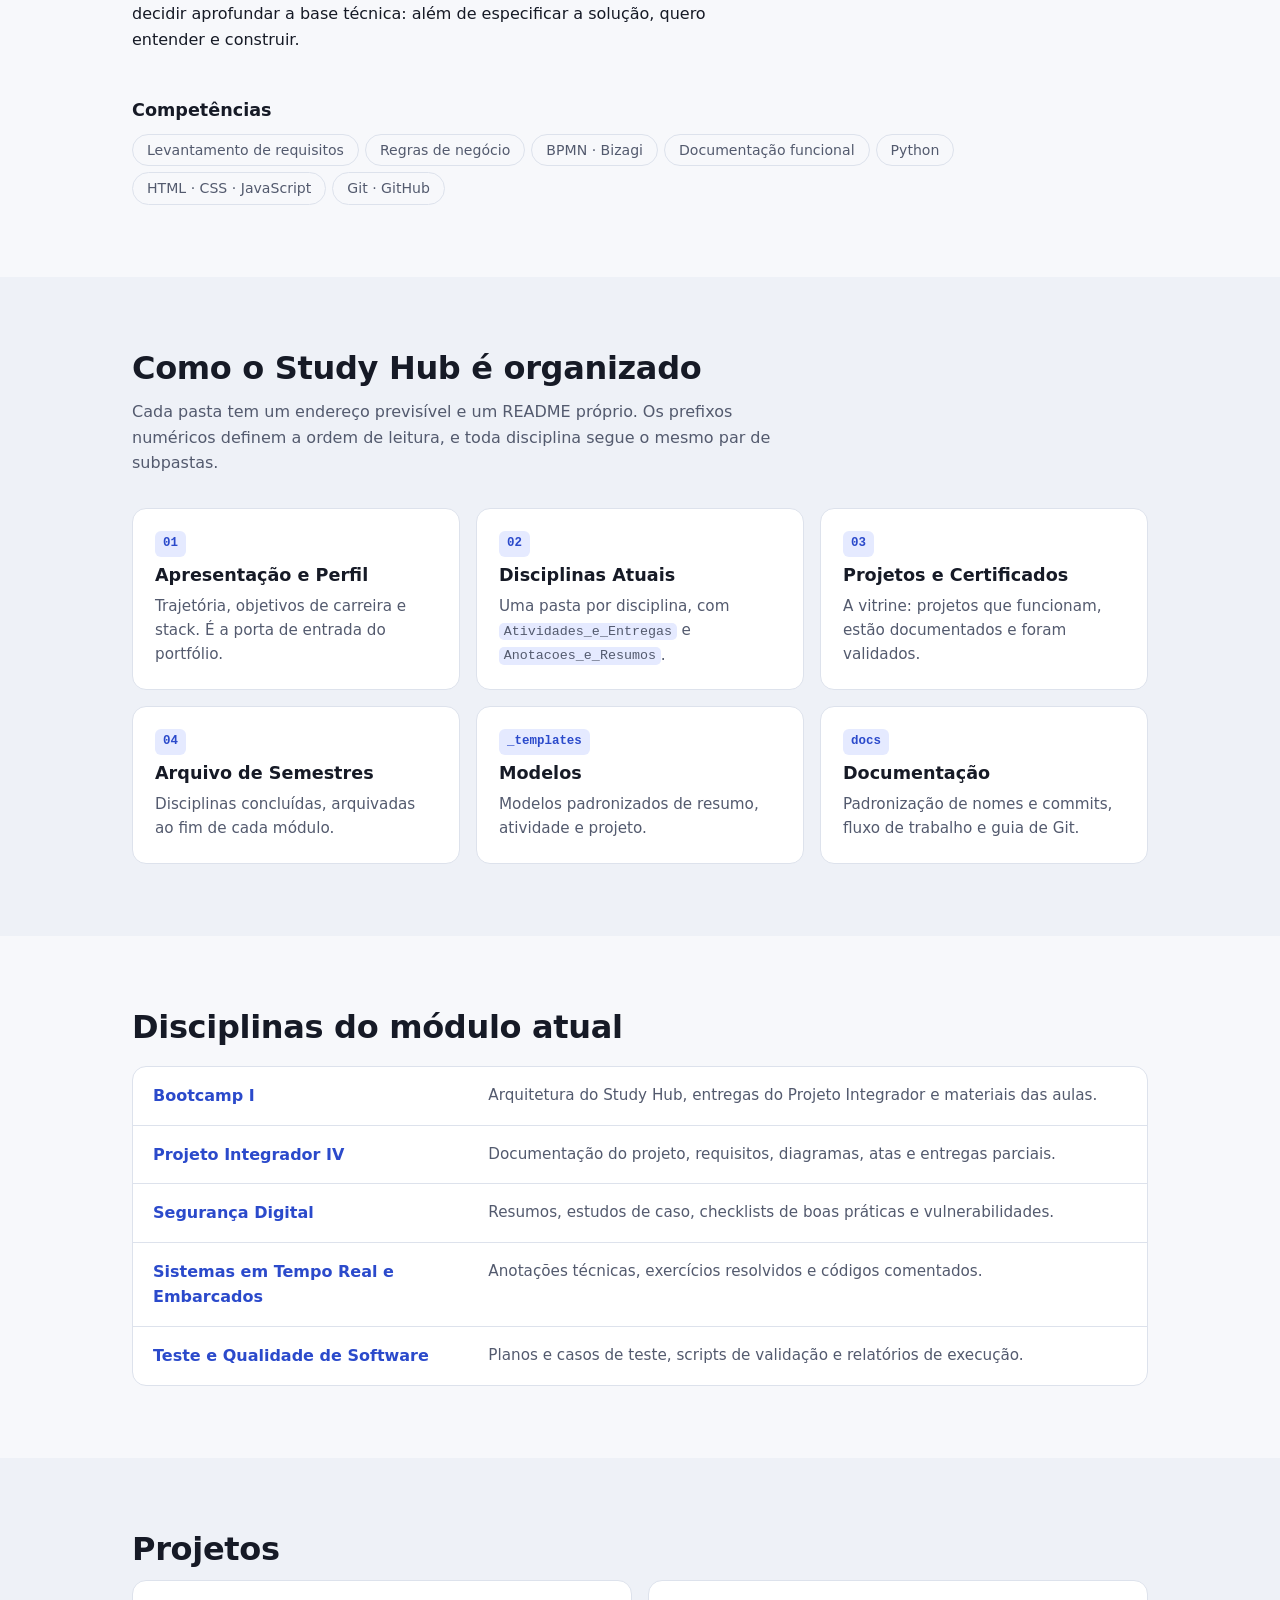
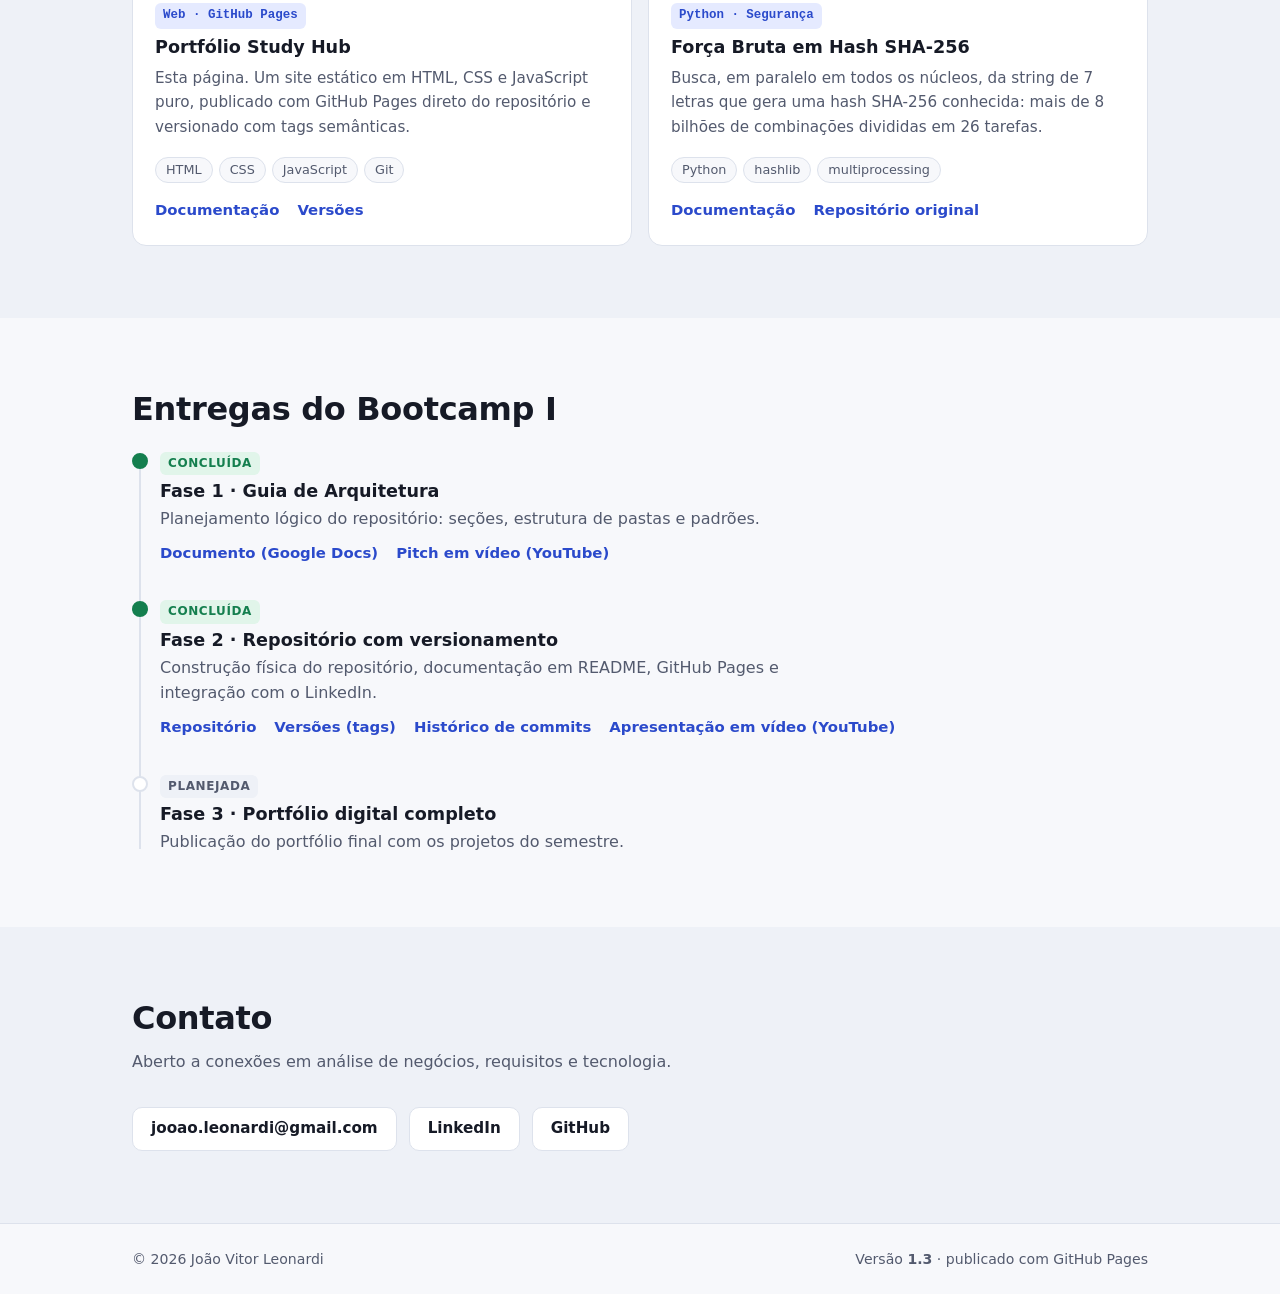
==== commit 76531c47: "Merge pull request #7 from jooaoleonardi/claude/new-session-010bdy-5-entregas feat(pages): 5/5 págin" ====
--- a/index.html
+++ b/index.html
@@ -35,6 +35,7 @@
         <a href="projetos.html">Projetos</a>
         <a href="disciplinas.html">Disciplinas</a>
         <a href="versionamento.html">Versionamento</a>
+        <a href="entregas.html">Entregas</a>
       </nav>
       <div class="header-actions">
         <button class="icon-btn" id="theme-toggle" type="button" aria-label="Alternar tema claro/escuro">
@@ -70,6 +71,7 @@
         <div class="hero-card" aria-hidden="true">
           <div class="avatar">JL</div>
           <pre class="terminal"><span class="t-dim">$</span> git log --oneline
+<span class="t-acc">v1.3</span> feat(pages): site multipagina
 <span class="t-acc">v1.2</span> feat(pages): melhora portfolio
 <span class="t-acc">v1.1</span> feat(pages): adiciona projeto
 <span class="t-acc">v1.0</span> feat(pages): cria portfolio
@@ -89,6 +91,7 @@
           <a class="card card-link" href="projetos.html"><span class="card-tag">3</span><h3>Projetos</h3><p>Problema, solução e aprendizados de cada projeto.</p></a>
           <a class="card card-link" href="disciplinas.html"><span class="card-tag">4</span><h3>Disciplinas</h3><p>As cinco disciplinas do módulo e o padrão de organização.</p></a>
           <a class="card card-link" href="versionamento.html"><span class="card-tag">5</span><h3>Versionamento</h3><p>Tags, CHANGELOG, commits e rotina com Git.</p></a>
+          <a class="card card-link" href="entregas.html"><span class="card-tag">6</span><h3>Entregas</h3><p>Vídeo, requisitos do desafio e fases do Bootcamp I.</p></a>
         </div>
       </div>
     </section>
@@ -290,7 +293,7 @@
   <footer class="site-footer">
     <div class="container footer-inner">
       <span>© <span id="year">2026</span> João Vitor Leonardi</span>
-      <span>Versão <strong>1.2</strong> · publicado com GitHub Pages</span>
+      <span>Versão <strong>1.3</strong> · publicado com GitHub Pages</span>
     </div>
   </footer>
 
--- a/assets/css/style.css
+++ b/assets/css/style.css
@@ -701,3 +701,8 @@
 .checklist { list-style: none; margin: 0; padding: 0; display: grid; gap: 8px; max-width: 70ch; }
 .checklist li { padding: 12px 16px 12px 44px; position: relative; background: var(--surface); border: 1px solid var(--border); border-radius: 10px; }
 .checklist li::before { content: "✓"; position: absolute; left: 16px; color: var(--ok); font-weight: 700; }
+
+.video-wrap { position: relative; aspect-ratio: 16 / 9; border-radius: var(--radius); overflow: hidden; border: 1px solid var(--border); background: #000; max-width: 880px; }
+.video-wrap iframe { position: absolute; inset: 0; width: 100%; height: 100%; border: 0; }
+.video-wrap + .card-links, .timeline + .card-links { margin-top: 20px; }
+.timeline .card-links { margin-top: 10px; }
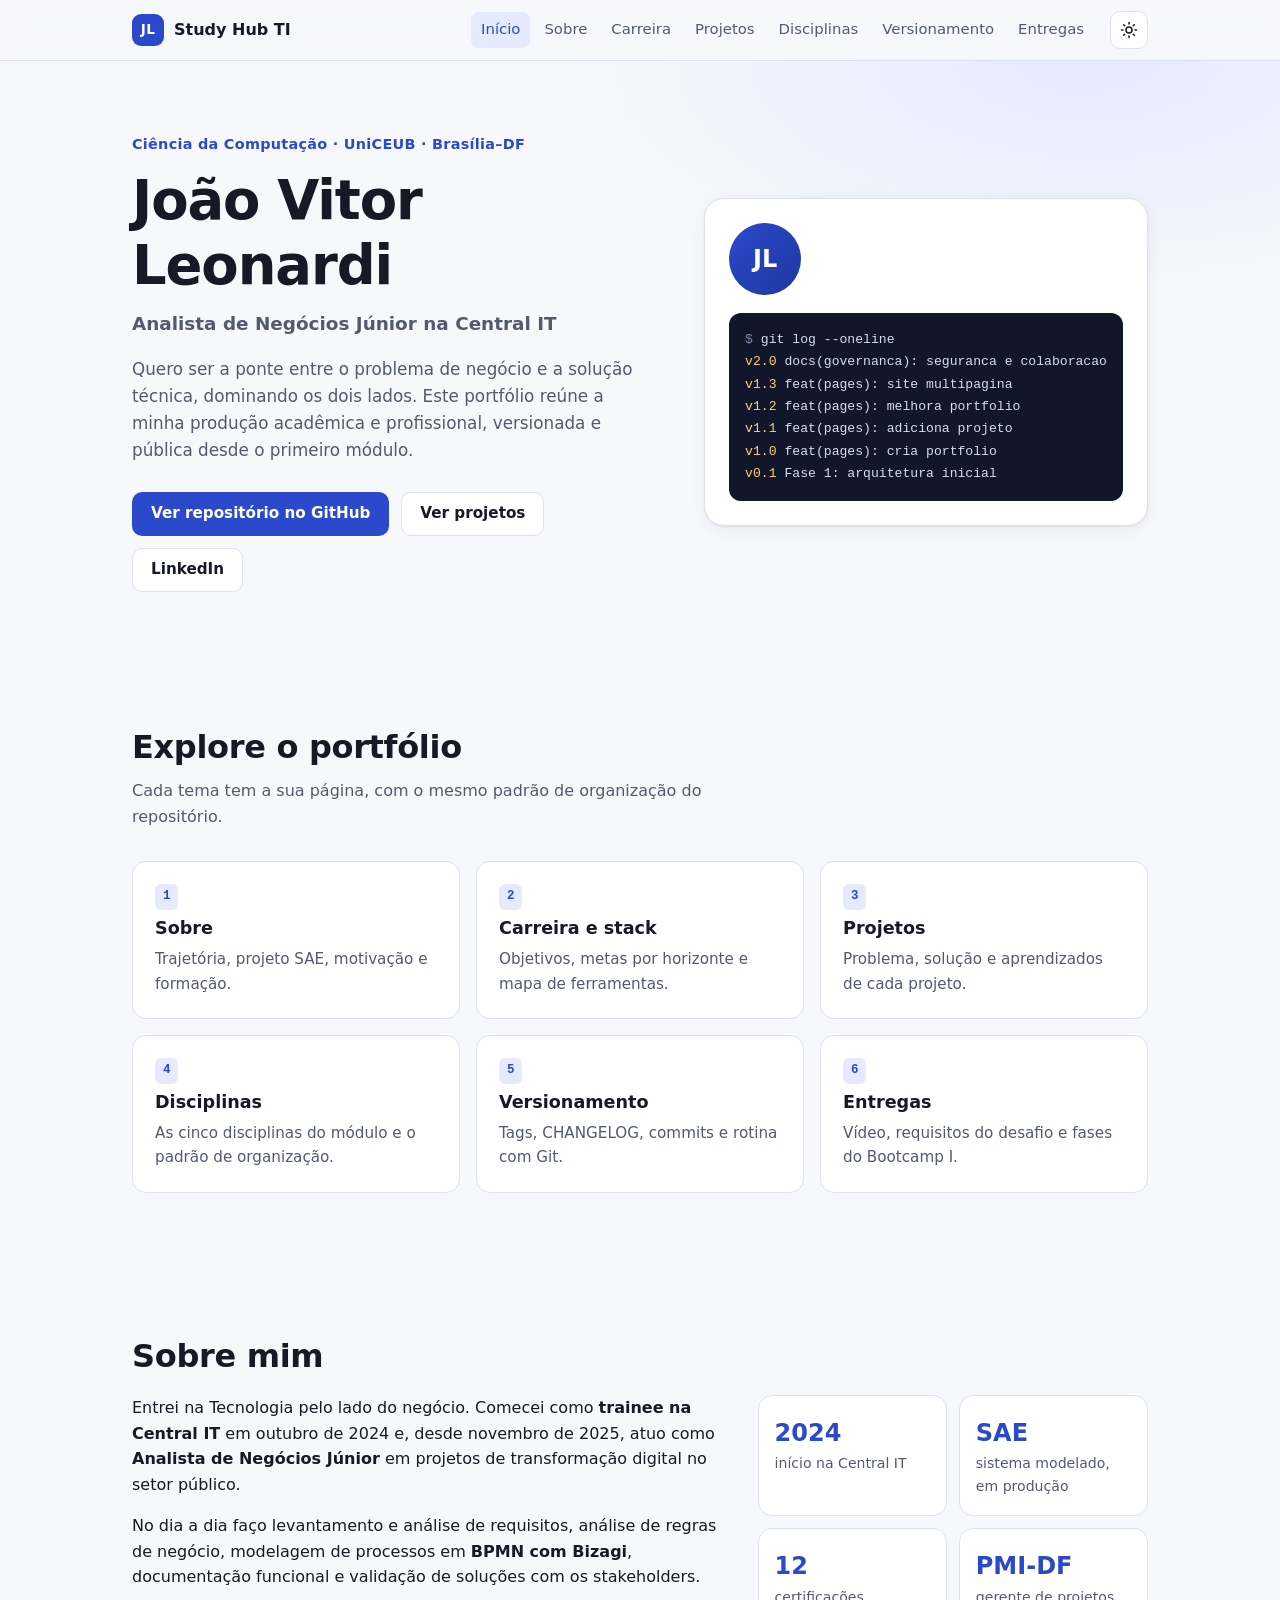
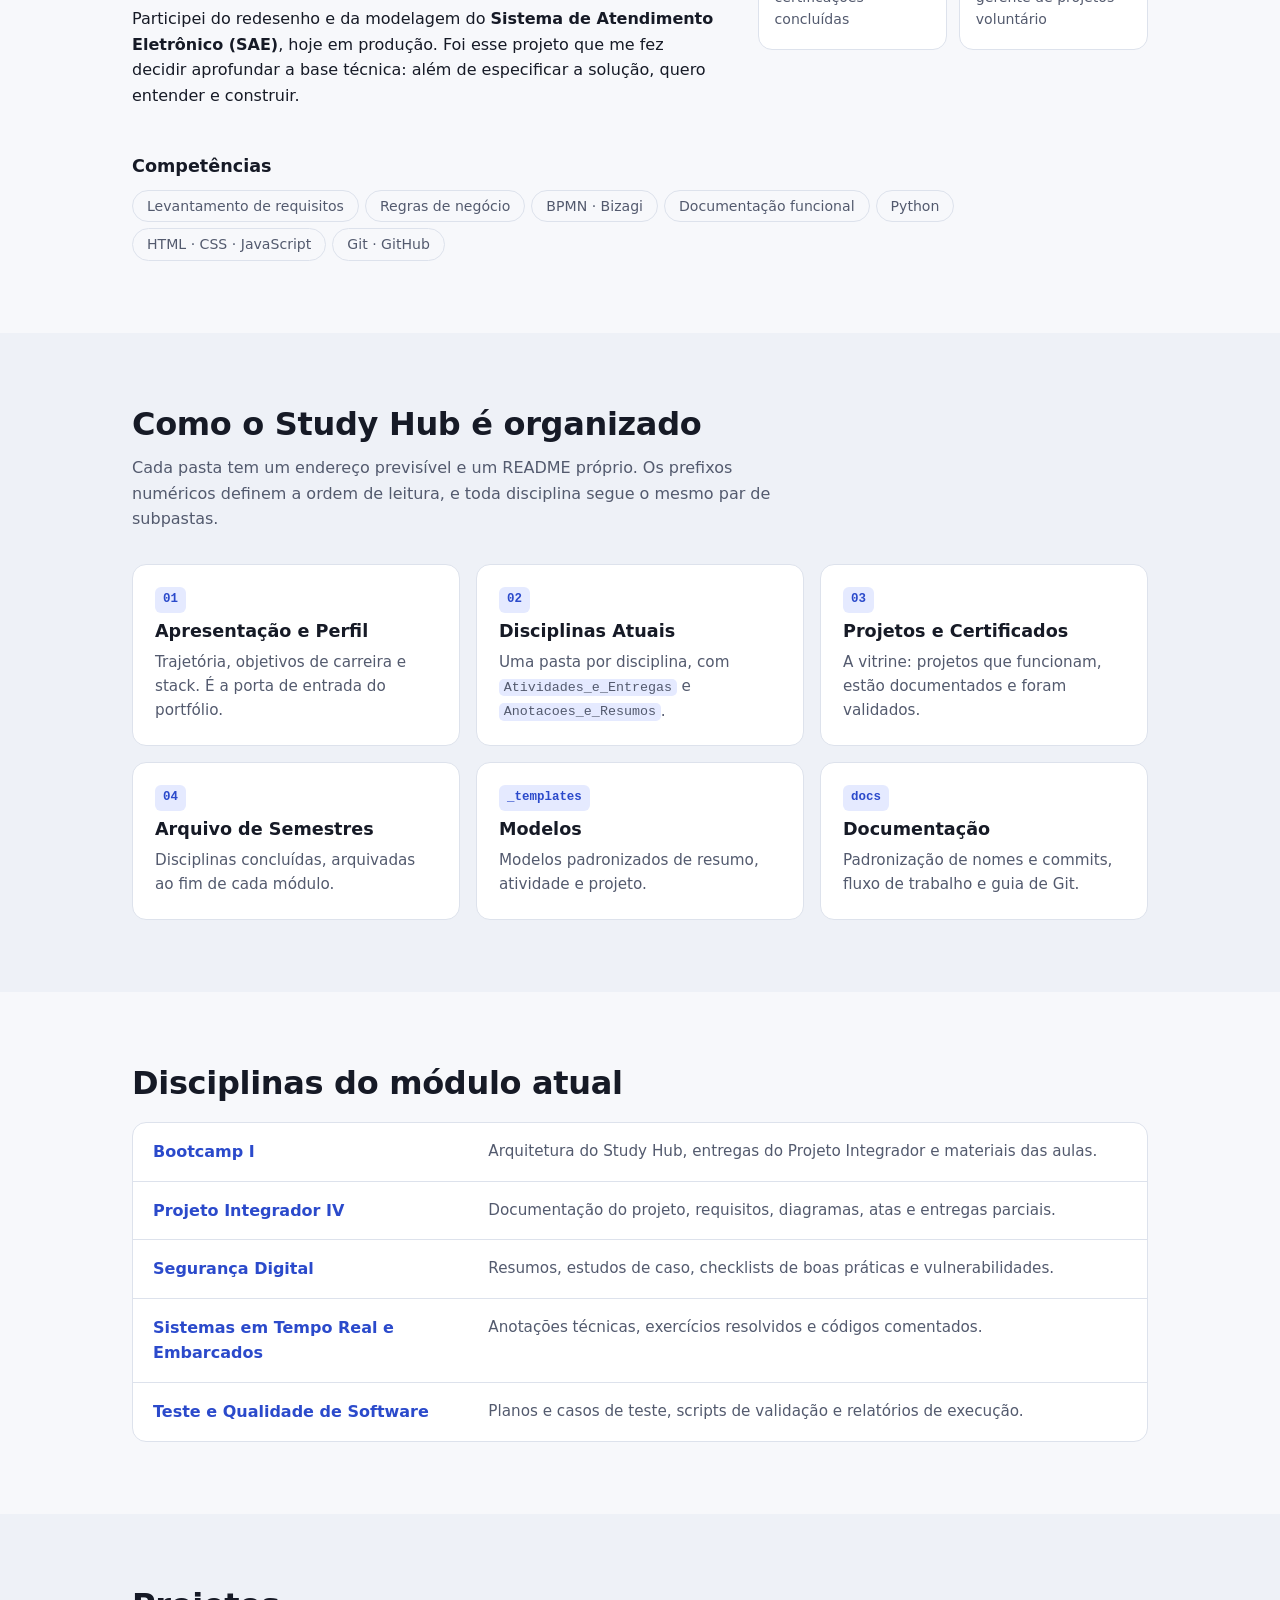
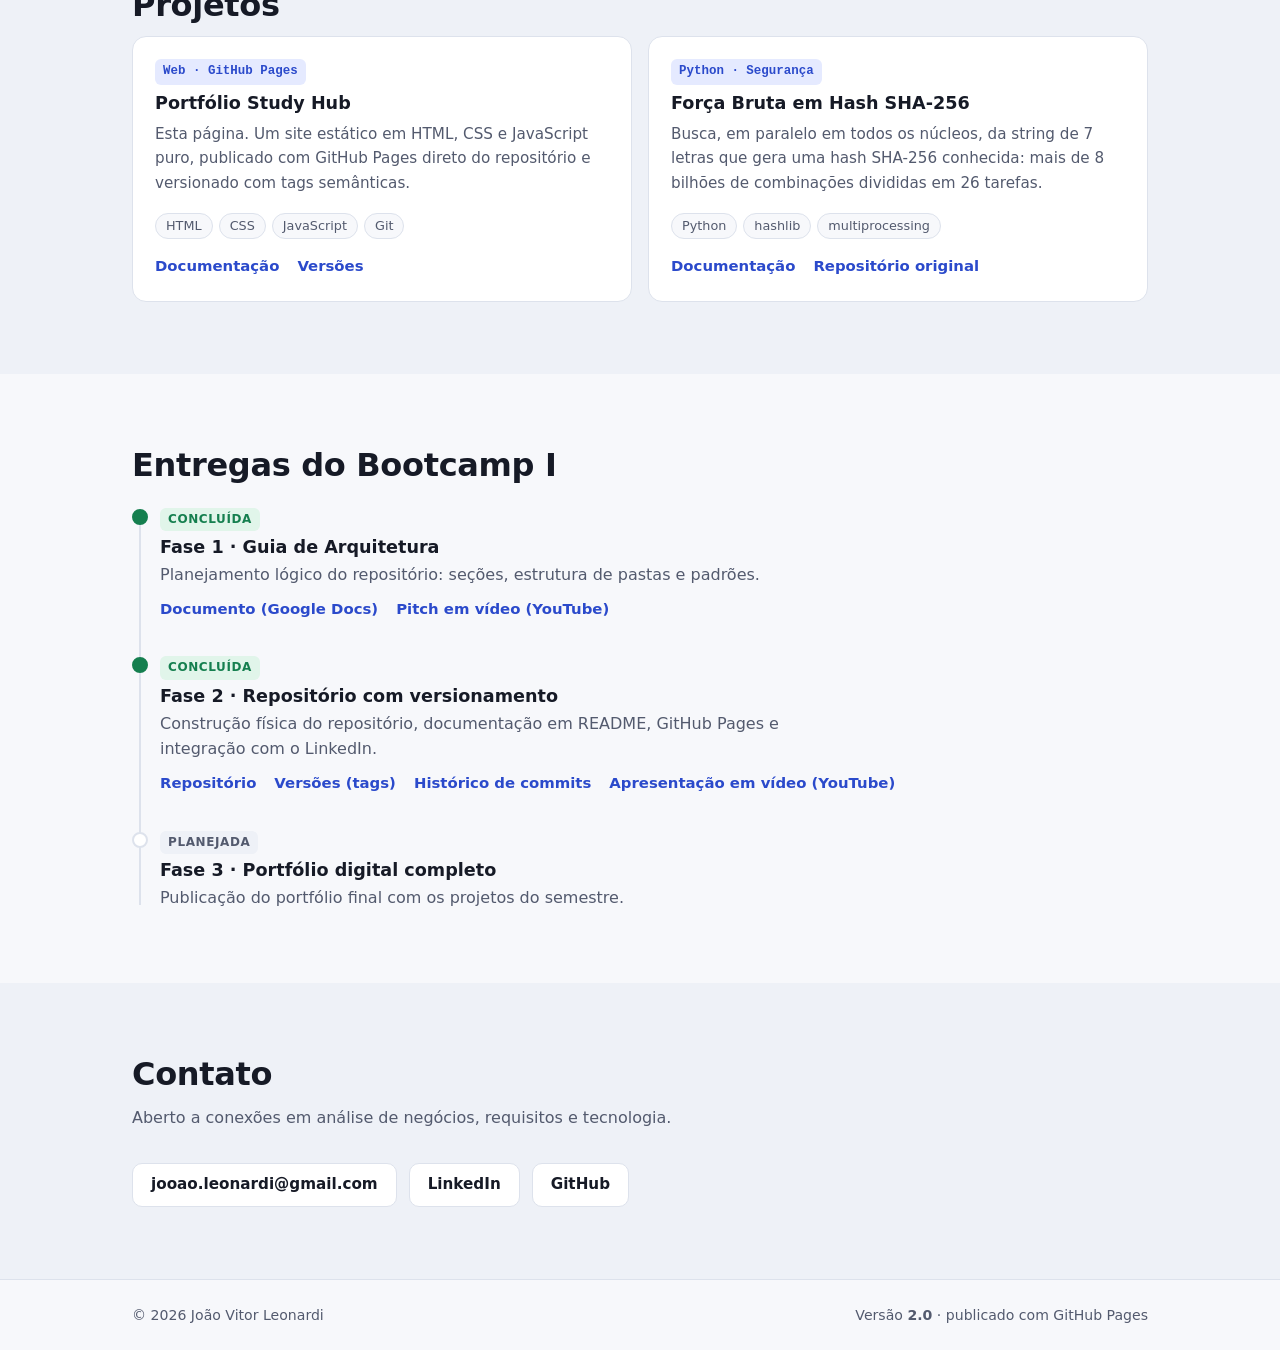
==== commit aee8fecd: "feat(pages): versao 2.0 com changelog e historico atualizados Co-Authored-By: Claude Sonnet 5.5 <nor" ====
--- a/index.html
+++ b/index.html
@@ -71,6 +71,7 @@
         <div class="hero-card" aria-hidden="true">
           <div class="avatar">JL</div>
           <pre class="terminal"><span class="t-dim">$</span> git log --oneline
+<span class="t-acc">v2.0</span> docs(governanca): seguranca e colaboracao
 <span class="t-acc">v1.3</span> feat(pages): site multipagina
 <span class="t-acc">v1.2</span> feat(pages): melhora portfolio
 <span class="t-acc">v1.1</span> feat(pages): adiciona projeto
@@ -293,7 +294,7 @@
   <footer class="site-footer">
     <div class="container footer-inner">
       <span>© <span id="year">2026</span> João Vitor Leonardi</span>
-      <span>Versão <strong>1.3</strong> · publicado com GitHub Pages</span>
+      <span>Versão <strong>2.0</strong> · publicado com GitHub Pages</span>
     </div>
   </footer>
 
